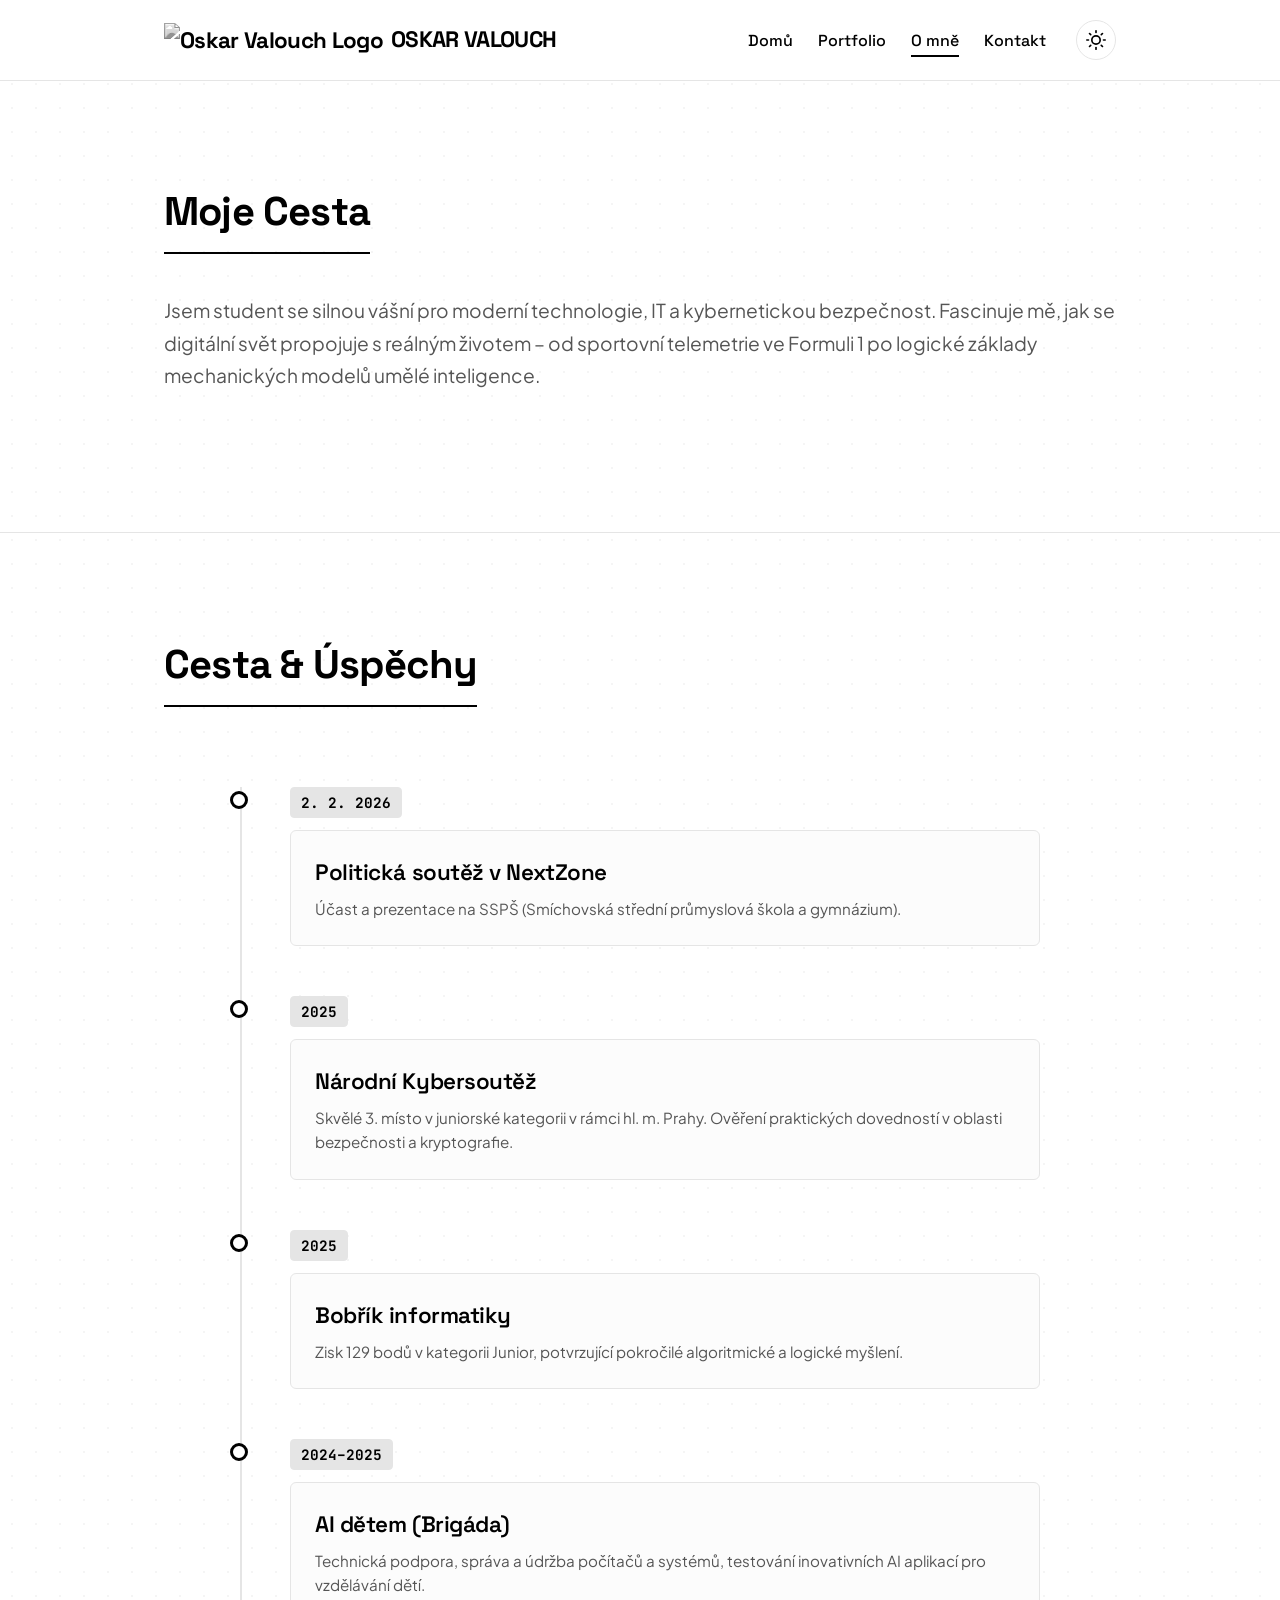
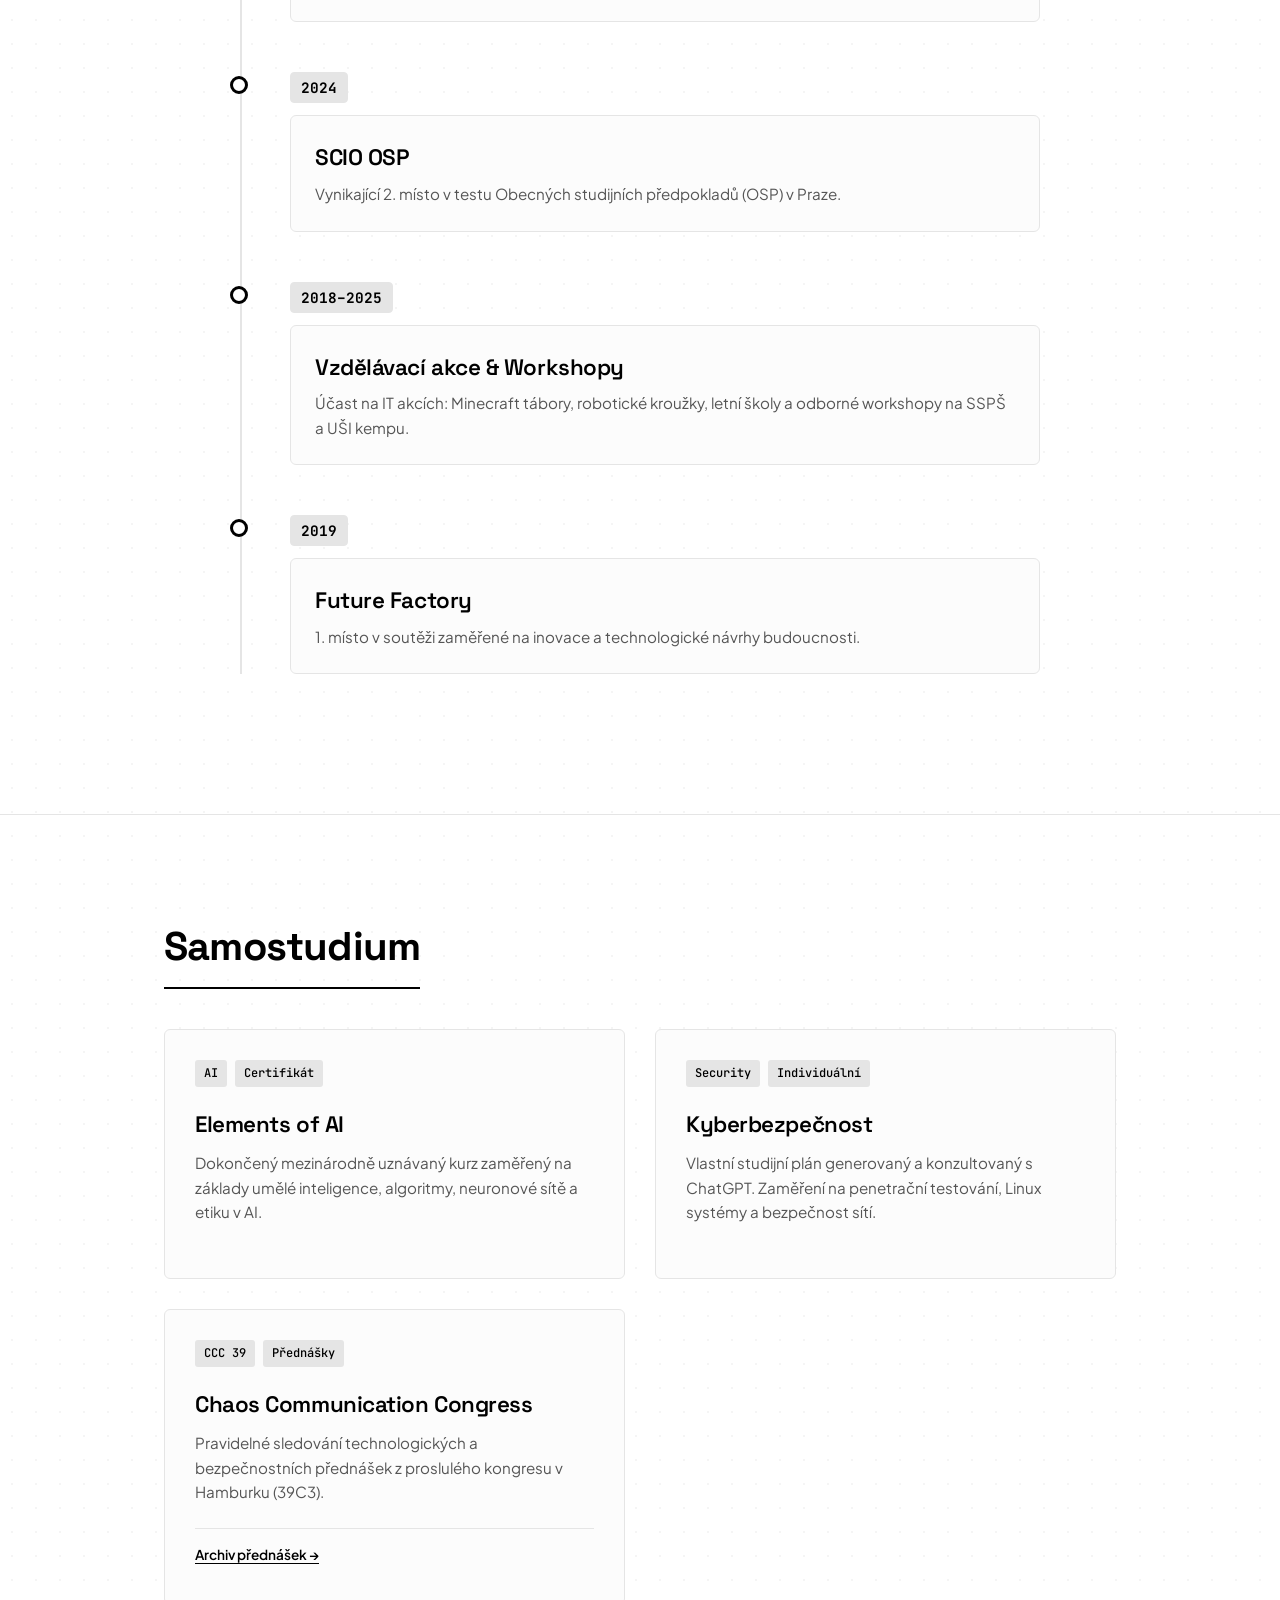
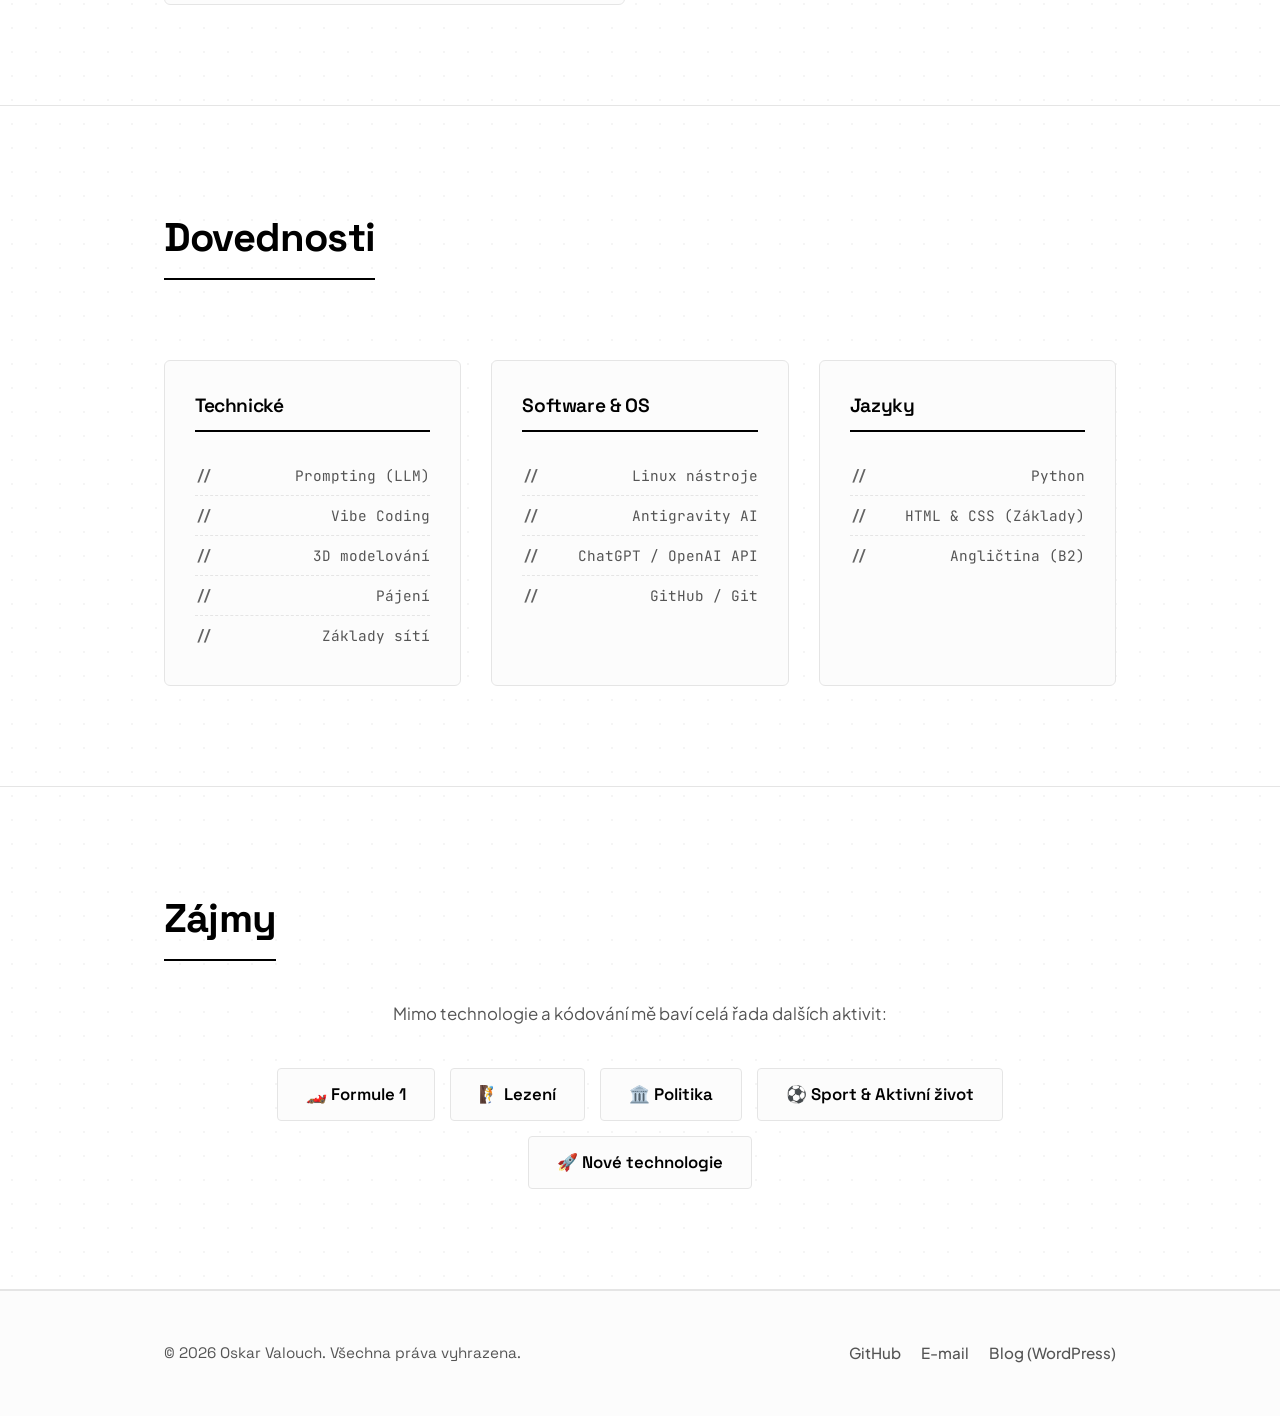
==== about.html @ f3d704e8 "Overhaul website: implement premium black-and-white theme and multi-page layout" ====
<!DOCTYPE html>
<html lang="cs">

<head>
    <meta charset="UTF-8">
    <meta name="viewport" content="width=device-width, initial-scale=1.0">
    <title>O mně | Oskar Valouch</title>
    <meta name="description" content="Kdo jsem, moje dosavadní cesta, úspěchy, dovednosti a samostudium.">
    <link rel="stylesheet" href="style.css">
</head>

<body>
    <header>
        <div class="container">
            <div class="logo-container">
                <a href="index.html">
                    <img src="https://oskarvalouch.cz/wp-content/uploads/2025/10/logo-2.png" alt="Oskar Valouch Logo" class="logo">
                    <span>OSKAR VALOUCH</span>
                </a>
            </div>
            
            <button class="menu-btn" aria-label="Menu" id="mobile-menu-btn">
                <span></span>
                <span></span>
                <span></span>
            </button>

            <nav>
                <ul class="nav-links">
                    <li><a href="index.html">Domů</a></li>
                    <li><a href="portfolio.html">Portfolio</a></li>
                    <li><a href="about.html" class="active">O mně</a></li>
                    <li><a href="contact.html">Kontakt</a></li>
                </ul>
                <div class="nav-actions">
                    <button id="theme-toggle" aria-label="Přepnout tmavý režim">
                        <svg class="sun-icon" xmlns="http://www.w3.org/2000/svg" width="20" height="20" viewBox="0 0 24 24" fill="none" stroke="currentColor" stroke-width="2" stroke-linecap="round" stroke-linejoin="round">
                            <circle cx="12" cy="12" r="5" />
                            <line x1="12" y1="1" x2="12" y2="3" />
                            <line x1="12" y1="21" x2="12" y2="23" />
                            <line x1="4.22" y1="4.22" x2="5.64" y2="5.64" />
                            <line x1="18.36" y1="18.36" x2="19.78" y2="19.78" />
                            <line x1="1" y1="12" x2="3" y2="12" />
                            <line x1="21" y1="12" x2="23" y2="12" />
                            <line x1="4.22" y1="19.78" x2="5.64" y2="18.36" />
                            <line x1="18.36" y1="5.64" x2="19.78" y2="4.22" />
                        </svg>
                        <svg class="moon-icon" xmlns="http://www.w3.org/2000/svg" width="20" height="20" viewBox="0 0 24 24" fill="none" stroke="currentColor" stroke-width="2" stroke-linecap="round" stroke-linejoin="round">
                            <path d="M21 12.79A9 9 0 1 1 11.21 3 7 7 0 0 0 21 12.79z" />
                        </svg>
                    </button>
                </div>
            </nav>
        </div>
    </header>

    <main class="fade-in">
        <!-- Profile / Intro Section -->
        <section>
            <div class="container">
                <h2>Moje Cesta</h2>
                <p class="intro">
                    Jsem student se silnou vášní pro moderní technologie, IT a kybernetickou bezpečnost. Fascinuje mě, jak se digitální svět propojuje s reálným životem – od sportovní telemetrie ve Formuli 1 po logické základy mechanických modelů umělé inteligence.
                </p>
            </div>
        </section>

        <!-- Achievements & Timeline Section -->
        <section>
            <div class="container">
                <h2>Cesta & Úspěchy</h2>
                <div class="timeline">
                    <!-- Item 1 -->
                    <div class="timeline-item">
                        <div class="timeline-marker"></div>
                        <div class="timeline-date">2. 2. 2026</div>
                        <div class="timeline-content">
                            <h3>Politická soutěž v NextZone</h3>
                            <p>Účast a prezentace na SSPŠ (Smíchovská střední průmyslová škola a gymnázium).</p>
                        </div>
                    </div>

                    <!-- Item 2 -->
                    <div class="timeline-item">
                        <div class="timeline-marker"></div>
                        <div class="timeline-date">2025</div>
                        <div class="timeline-content">
                            <h3>Národní Kybersoutěž</h3>
                            <p>Skvělé 3. místo v juniorské kategorii v rámci hl. m. Prahy. Ověření praktických dovedností v oblasti bezpečnosti a kryptografie.</p>
                        </div>
                    </div>

                    <!-- Item 3 -->
                    <div class="timeline-item">
                        <div class="timeline-marker"></div>
                        <div class="timeline-date">2025</div>
                        <div class="timeline-content">
                            <h3>Bobřík informatiky</h3>
                            <p>Zisk 129 bodů v kategorii Junior, potvrzující pokročilé algoritmické a logické myšlení.</p>
                        </div>
                    </div>

                    <!-- Item 4 -->
                    <div class="timeline-item">
                        <div class="timeline-marker"></div>
                        <div class="timeline-date">2024–2025</div>
                        <div class="timeline-content">
                            <h3>AI dětem (Brigáda)</h3>
                            <p>Technická podpora, správa a údržba počítačů a systémů, testování inovativních AI aplikací pro vzdělávání dětí.</p>
                        </div>
                    </div>

                    <!-- Item 5 -->
                    <div class="timeline-item">
                        <div class="timeline-marker"></div>
                        <div class="timeline-date">2024</div>
                        <div class="timeline-content">
                            <h3>SCIO OSP</h3>
                            <p>Vynikající 2. místo v testu Obecných studijních předpokladů (OSP) v Praze.</p>
                        </div>
                    </div>

                    <!-- Item 6 -->
                    <div class="timeline-item">
                        <div class="timeline-marker"></div>
                        <div class="timeline-date">2018–2025</div>
                        <div class="timeline-content">
                            <h3>Vzdělávací akce & Workshopy</h3>
                            <p>Účast na IT akcích: Minecraft tábory, robotické kroužky, letní školy a odborné workshopy na SSPŠ a UŠI kempu.</p>
                        </div>
                    </div>

                    <!-- Item 7 -->
                    <div class="timeline-item">
                        <div class="timeline-marker"></div>
                        <div class="timeline-date">2019</div>
                        <div class="timeline-content">
                            <h3>Future Factory</h3>
                            <p>1. místo v soutěži zaměřené na inovace a technologické návrhy budoucnosti.</p>
                        </div>
                    </div>
                </div>
            </div>
        </section>

        <!-- Samostudium Section -->
        <section>
            <div class="container">
                <h2>Samostudium</h2>
                <div class="grid">
                    <div class="card">
                        <div class="tag-container">
                            <span class="tag">AI</span>
                            <span class="tag">Certifikát</span>
                        </div>
                        <h3>Elements of AI</h3>
                        <p class="desc">Dokončený mezinárodně uznávaný kurz zaměřený na základy umělé inteligence, algoritmy, neuronové sítě a etiku v AI.</p>
                    </div>

                    <div class="card">
                        <div class="tag-container">
                            <span class="tag">Security</span>
                            <span class="tag">Individuální</span>
                        </div>
                        <h3>Kyberbezpečnost</h3>
                        <p class="desc">Vlastní studijní plán generovaný a konzultovaný s ChatGPT. Zaměření na penetrační testování, Linux systémy a bezpečnost sítí.</p>
                    </div>

                    <div class="card">
                        <div class="tag-container">
                            <span class="tag">CCC 39</span>
                            <span class="tag">Přednášky</span>
                        </div>
                        <h3>Chaos Communication Congress</h3>
                        <p class="desc">Pravidelné sledování technologických a bezpečnostních přednášek z proslulého kongresu v Hamburku (39C3).</p>
                        <div class="details">
                            <p><a href="https://media.ccc.de/c/39c3" target="_blank" rel="noopener noreferrer">Archiv přednášek &rarr;</a></p>
                        </div>
                    </div>
                </div>
            </div>
        </section>

        <!-- Skills Section -->
        <section>
            <div class="container">
                <h2>Dovednosti</h2>
                <div class="skills-wrapper">
                    <!-- Tech skills -->
                    <div class="skill-category">
                        <h3>Technické</h3>
                        <ul>
                            <li>Prompting (LLM)</li>
                            <li>Vibe Coding</li>
                            <li>3D modelování</li>
                            <li>Pájení</li>
                            <li>Základy sítí</li>
                        </ul>
                    </div>

                    <!-- Software -->
                    <div class="skill-category">
                        <h3>Software & OS</h3>
                        <ul>
                            <li>Linux nástroje</li>
                            <li>Antigravity AI</li>
                            <li>ChatGPT / OpenAI API</li>
                            <li>GitHub / Git</li>
                        </ul>
                    </div>

                    <!-- Languages -->
                    <div class="skill-category">
                        <h3>Jazyky</h3>
                        <ul>
                            <li>Python</li>
                            <li>HTML & CSS (Základy)</li>
                            <li>Angličtina (B2)</li>
                        </ul>
                    </div>
                </div>
            </div>
        </section>

        <!-- Interests Section -->
        <section>
            <div class="container">
                <h2>Zájmy</h2>
                <p style="text-align: center;">Mimo technologie a kódování mě baví celá řada dalších aktivit:</p>
                <div class="interests-grid">
                    <div class="interest-chip">🏎️ Formule 1</div>
                    <div class="interest-chip">🧗 Lezení</div>
                    <div class="interest-chip">🏛️ Politika</div>
                    <div class="interest-chip">⚽ Sport & Aktivní život</div>
                    <div class="interest-chip">🚀 Nové technologie</div>
                </div>
            </div>
        </section>
    </main>

    <footer>
        <div class="container">
            <p>&copy; 2026 Oskar Valouch. Všechna práva vyhrazena.</p>
            <div class="footer-socials">
                <a href="https://github.com/wargamere" target="_blank" rel="noopener noreferrer">GitHub</a>
                <a href="mailto:oskarvalouch@gmail.com">E-mail</a>
                <a href="https://oskarvalouch.cz/" target="_blank" rel="noopener noreferrer">Blog (WordPress)</a>
            </div>
        </div>
    </footer>

    <script src="script.js"></script>
</body>

</html>
---- style.css ----
@import url('https://fonts.googleapis.com/css2?family=JetBrains+Mono:wght@400;500;700&family=Plus+Jakarta+Sans:wght@300;400;500;600;700&family=Space+Grotesk:wght@400;500;600;700&display=swap');

:root {
    /* Light Mode (Pure B&W) */
    --bg-color: #ffffff;
    --text-primary: #000000;
    --text-secondary: #555555;
    --border-color: #000000;
    --border-subtle: #e5e5e5;
    --card-bg: #fcfcfc;
    --card-hover-bg: #000000;
    --card-hover-text: #ffffff;
    --dot-color: rgba(0, 0, 0, 0.04);
    --header-bg: rgba(255, 255, 255, 0.8);
    --btn-primary-bg: #000000;
    --btn-primary-text: #ffffff;
    --btn-secondary-bg: transparent;
    --btn-secondary-text: #000000;
    
    --font-main: 'Plus Jakarta Sans', sans-serif;
    --font-heading: 'Space Grotesk', sans-serif;
    --font-mono: 'JetBrains Mono', monospace;
    
    --transition-speed: 0.3s;
    --transition-elastic: cubic-bezier(0.16, 1, 0.3, 1);
}

[data-theme="dark"] {
    /* Dark Mode (Pure B&W) */
    --bg-color: #000000;
    --text-primary: #ffffff;
    --text-secondary: #a3a3a3;
    --border-color: #ffffff;
    --border-subtle: #262626;
    --card-bg: #0a0a0a;
    --card-hover-bg: #ffffff;
    --card-hover-text: #000000;
    --dot-color: rgba(255, 255, 255, 0.04);
    --header-bg: rgba(0, 0, 0, 0.8);
    --btn-primary-bg: #ffffff;
    --btn-primary-text: #000000;
    --btn-secondary-bg: transparent;
    --btn-secondary-text: #ffffff;
}

* {
    box-sizing: border-box;
    margin: 0;
    padding: 0;
}

/* Base Styles */
html {
    scroll-behavior: smooth;
    overflow-x: hidden;
}

body {
    background-color: var(--bg-color);
    color: var(--text-primary);
    font-family: var(--font-main);
    line-height: 1.6;
    background-image: radial-gradient(var(--dot-color) 1.5px, transparent 1.5px);
    background-size: 24px 24px;
    transition: background-color var(--transition-speed) ease, color var(--transition-speed) ease;
    overflow-x: hidden;
}

/* Page Transitions */
.fade-in {
    opacity: 0;
    animation: fadeIn var(--transition-speed) forwards var(--transition-elastic);
}

@keyframes fadeIn {
    to {
        opacity: 1;
        transform: translateY(0);
    }
}

/* Typography */
h1, h2, h3, h4 {
    font-family: var(--font-heading);
    font-weight: 700;
    color: var(--text-primary);
    letter-spacing: -0.02em;
}

h1 {
    font-size: clamp(2.5rem, 6vw, 4.5rem);
    line-height: 1.1;
    margin-bottom: 1rem;
}

h2 {
    font-size: clamp(1.8rem, 4vw, 2.5rem);
    border-bottom: 2px solid var(--text-primary);
    display: inline-block;
    padding-bottom: 0.5rem;
    margin-bottom: 2.5rem;
    position: relative;
}

h3 {
    font-size: 1.4rem;
    font-weight: 600;
    margin-bottom: 0.75rem;
}

p {
    font-size: 1.05rem;
    color: var(--text-secondary);
    margin-bottom: 1.5rem;
}

a {
    color: var(--text-primary);
    text-decoration: none;
    font-weight: 500;
    transition: color var(--transition-speed) var(--transition-elastic), opacity var(--transition-speed);
}

a:hover {
    opacity: 0.7;
}

.container {
    max-width: 1000px;
    margin: 0 auto;
    padding: 0 24px;
}

/* Header & Navigation */
header {
    position: fixed;
    top: 0;
    left: 0;
    width: 100%;
    background-color: var(--header-bg);
    backdrop-filter: blur(12px);
    -webkit-backdrop-filter: blur(12px);
    border-bottom: 1px solid var(--border-subtle);
    z-index: 1000;
    transition: background-color var(--transition-speed) ease, border-color var(--transition-speed) ease;
}

header .container {
    display: flex;
    justify-content: space-between;
    align-items: center;
    height: 80px;
}

.logo-container {
    display: flex;
    align-items: center;
    gap: 12px;
}

.logo-container a {
    font-family: var(--font-heading);
    font-weight: 700;
    font-size: 1.4rem;
    letter-spacing: -0.03em;
    display: flex;
    align-items: center;
    gap: 8px;
}

.logo {
    height: 35px;
    width: auto;
    filter: grayscale(1);
    transition: filter var(--transition-speed);
}

[data-theme="dark"] .logo {
    filter: grayscale(1) invert(1);
}

nav {
    display: flex;
    align-items: center;
    gap: 30px;
}

.nav-links {
    display: flex;
    list-style: none;
    gap: 25px;
}

.nav-links a {
    font-family: var(--font-heading);
    font-weight: 500;
    font-size: 1rem;
    position: relative;
    padding: 6px 0;
}

.nav-links a::after {
    content: '';
    position: absolute;
    bottom: 0;
    left: 0;
    width: 100%;
    height: 2px;
    background-color: var(--text-primary);
    transform: scaleX(0);
    transform-origin: right;
    transition: transform var(--transition-speed) var(--transition-elastic);
}

.nav-links a:hover::after,
.nav-links a.active::after {
    transform: scaleX(1);
    transform-origin: left;
}

.nav-actions {
    display: flex;
    align-items: center;
    gap: 15px;
}

#theme-toggle {
    background: none;
    border: 1px solid var(--border-subtle);
    cursor: pointer;
    color: var(--text-primary);
    width: 40px;
    height: 40px;
    border-radius: 50%;
    display: flex;
    justify-content: center;
    align-items: center;
    transition: border-color var(--transition-speed), background-color var(--transition-speed);
}

#theme-toggle:hover {
    border-color: var(--text-primary);
    background-color: var(--border-subtle);
}

.sun-icon {
    display: block;
}

.moon-icon {
    display: none;
}

[data-theme="dark"] .sun-icon {
    display: none;
}

[data-theme="dark"] .moon-icon {
    display: block;
}

/* Hamburger Menu (Mobile) */
.menu-btn {
    display: none;
    background: none;
    border: none;
    cursor: pointer;
    width: 30px;
    height: 20px;
    position: relative;
    z-index: 1100;
}

.menu-btn span {
    display: block;
    width: 100%;
    height: 2px;
    background-color: var(--text-primary);
    position: absolute;
    transition: transform var(--transition-speed), top var(--transition-speed), opacity var(--transition-speed);
}

.menu-btn span:nth-child(1) { top: 0; }
.menu-btn span:nth-child(2) { top: 9px; }
.menu-btn span:nth-child(3) { top: 18px; }

.menu-btn.open span:nth-child(1) {
    transform: rotate(45deg);
    top: 9px;
}

.menu-btn.open span:nth-child(2) {
    opacity: 0;
}

.menu-btn.open span:nth-child(3) {
    transform: rotate(-45deg);
    top: 9px;
}

/* Hero Section */
main {
    margin-top: 80px;
}

#hero {
    min-height: calc(85vh - 80px);
    display: flex;
    align-items: center;
    position: relative;
    padding: 60px 0;
    overflow: hidden;
}

#hero-canvas {
    position: absolute;
    top: 0;
    left: 0;
    width: 100%;
    height: 100%;
    z-index: 0;
    pointer-events: none;
    opacity: 0.8;
}

#hero .container {
    position: relative;
    z-index: 1;
}

#hero .hero-wrapper {
    max-width: 700px;
}

.subtitle {
    font-family: var(--font-mono);
    color: var(--text-primary);
    background-color: var(--border-subtle);
    border: 1px solid var(--border-color);
    padding: 6px 14px;
    font-size: 0.9rem;
    font-weight: 500;
    display: inline-block;
    border-radius: 4px;
    margin-bottom: 2rem;
    letter-spacing: 0.05em;
}

.intro {
    font-size: 1.2rem;
    color: var(--text-secondary);
    line-height: 1.7;
    margin-bottom: 2.5rem;
}

.cta-buttons {
    display: flex;
    gap: 15px;
    flex-wrap: wrap;
}

.btn {
    font-family: var(--font-heading);
    font-weight: 600;
    font-size: 1rem;
    padding: 14px 28px;
    border-radius: 4px;
    cursor: pointer;
    display: inline-flex;
    align-items: center;
    gap: 10px;
    transition: background-color var(--transition-speed) var(--transition-elastic),
                color var(--transition-speed) var(--transition-elastic),
                border-color var(--transition-speed) var(--transition-elastic),
                transform var(--transition-speed) var(--transition-elastic);
}

.btn.primary {
    background-color: var(--btn-primary-bg);
    color: var(--btn-primary-text);
    border: 2px solid var(--border-color);
}

.btn.primary:hover {
    background-color: transparent;
    color: var(--text-primary);
    transform: translateY(-3px);
}

.btn.secondary {
    background-color: var(--btn-secondary-bg);
    color: var(--btn-secondary-text);
    border: 2px solid var(--border-color);
}

.btn.secondary:hover {
    background-color: var(--border-color);
    color: var(--bg-color);
    transform: translateY(-3px);
}

/* Sections */
section {
    padding: 100px 0;
    border-bottom: 1px solid var(--border-subtle);
    position: relative;
}

/* Project Filtering Component */
.filter-container {
    display: flex;
    gap: 12px;
    margin-bottom: 3rem;
    flex-wrap: wrap;
}

.filter-btn {
    font-family: var(--font-heading);
    background: transparent;
    border: 1px solid var(--border-subtle);
    color: var(--text-secondary);
    padding: 8px 18px;
    font-size: 0.95rem;
    font-weight: 500;
    border-radius: 4px;
    cursor: pointer;
    transition: all var(--transition-speed) var(--transition-elastic);
}

.filter-btn:hover,
.filter-btn.active {
    border-color: var(--border-color);
    color: var(--text-primary);
    background-color: var(--border-subtle);
}

.filter-btn.active {
    background-color: var(--text-primary);
    color: var(--bg-color);
}

/* Projects Grid */
.grid {
    display: grid;
    grid-template-columns: repeat(auto-fill, minmax(300px, 1fr));
    gap: 30px;
}

.card {
    background-color: var(--card-bg);
    border: 1px solid var(--border-subtle);
    padding: 30px;
    border-radius: 6px;
    display: flex;
    flex-direction: column;
    height: 100%;
    position: relative;
    overflow: hidden;
    transition: background-color var(--transition-speed) var(--transition-elastic),
                border-color var(--transition-speed) var(--transition-elastic),
                transform var(--transition-speed) var(--transition-elastic);
}

.card::before {
    content: '';
    position: absolute;
    top: 0;
    left: 0;
    width: 4px;
    height: 100%;
    background-color: var(--text-primary);
    transform: scaleY(0);
    transform-origin: bottom;
    transition: transform var(--transition-speed) var(--transition-elastic);
}

.card:hover {
    transform: translateY(-6px);
    border-color: var(--border-color);
}

.card:hover::before {
    transform: scaleY(1);
    transform-origin: top;
}

.card h3 {
    margin-bottom: 0.5rem;
}

.card .desc {
    font-size: 0.95rem;
    color: var(--text-secondary);
    margin-bottom: 1.5rem;
    flex-grow: 1;
}

.card .details {
    font-size: 0.9rem;
    border-top: 1px solid var(--border-subtle);
    padding-top: 15px;
    margin-top: auto;
}

.card .details p {
    margin-bottom: 8px;
    font-size: 0.85rem;
}

.card .details p strong {
    font-family: var(--font-heading);
    color: var(--text-primary);
}

.card .details a {
    border-bottom: 1px solid var(--border-color);
    font-weight: 600;
}

.card .details a:hover {
    opacity: 0.6;
}

.card .conclusion {
    font-size: 0.85rem;
    margin-top: 15px;
    padding-top: 10px;
    border-top: 1px dashed var(--border-subtle);
    color: var(--text-secondary);
}

.card .conclusion strong {
    color: var(--text-primary);
}

/* Badges for tags */
.tag-container {
    display: flex;
    flex-wrap: wrap;
    gap: 8px;
    margin-bottom: 1.25rem;
}

.tag {
    font-family: var(--font-mono);
    font-size: 0.75rem;
    font-weight: 500;
    padding: 3px 8px;
    border-radius: 3px;
    background-color: var(--border-subtle);
    color: var(--text-primary);
    border: 1px solid transparent;
    transition: all var(--transition-speed);
}

.card:hover .tag {
    background-color: transparent;
    border-color: var(--border-color);
}

/* Timeline Components */
.timeline {
    position: relative;
    max-width: 800px;
    margin: 40px auto;
    padding-left: 30px;
}

.timeline::before {
    content: '';
    position: absolute;
    top: 0;
    left: 0;
    width: 2px;
    height: 100%;
    background-color: var(--border-subtle);
}

.timeline-item {
    position: relative;
    margin-bottom: 50px;
    padding-left: 20px;
}

.timeline-item:last-child {
    margin-bottom: 0;
}

.timeline-marker {
    position: absolute;
    left: -40px;
    top: 4px;
    width: 18px;
    height: 18px;
    border-radius: 50%;
    background-color: var(--bg-color);
    border: 3px solid var(--text-primary);
    z-index: 2;
    transition: background-color var(--transition-speed), transform var(--transition-speed);
}

.timeline-item:hover .timeline-marker {
    background-color: var(--text-primary);
    transform: scale(1.2);
}

.timeline-date {
    font-family: var(--font-mono);
    font-size: 0.9rem;
    font-weight: 700;
    color: var(--text-primary);
    background-color: var(--border-subtle);
    padding: 3px 10px;
    border-radius: 4px;
    display: inline-block;
    margin-bottom: 12px;
    border: 1px solid var(--border-subtle);
}

.timeline-content {
    background-color: var(--card-bg);
    border: 1px solid var(--border-subtle);
    padding: 24px;
    border-radius: 6px;
    transition: transform var(--transition-speed) var(--transition-elastic),
                border-color var(--transition-speed);
}

.timeline-item:hover .timeline-content {
    transform: translateX(5px);
    border-color: var(--border-color);
}

.timeline-content h3 {
    margin-bottom: 6px;
}

.timeline-content p {
    margin-bottom: 0;
    font-size: 0.95rem;
}

/* Skills Layout */
.skills-wrapper {
    display: grid;
    grid-template-columns: repeat(auto-fit, minmax(220px, 1fr));
    gap: 30px;
    margin-top: 40px;
}

.skill-category {
    background-color: var(--card-bg);
    border: 1px solid var(--border-subtle);
    padding: 30px;
    border-radius: 6px;
    transition: border-color var(--transition-speed);
}

.skill-category:hover {
    border-color: var(--border-color);
}

.skill-category h3 {
    border-bottom: 2px solid var(--text-primary);
    padding-bottom: 8px;
    margin-bottom: 1.5rem;
    font-size: 1.2rem;
}

.skill-category ul {
    list-style: none;
}

.skill-category li {
    font-family: var(--font-mono);
    font-size: 0.9rem;
    padding: 8px 0;
    border-bottom: 1px dashed var(--border-subtle);
    color: var(--text-secondary);
    display: flex;
    justify-content: space-between;
    align-items: center;
}

.skill-category li:last-child {
    border-bottom: none;
}

.skill-category li::before {
    content: '// ';
    color: var(--text-primary);
    opacity: 0.6;
    font-weight: bold;
}

/* Interactive Chips */
.interests-grid {
    display: flex;
    flex-wrap: wrap;
    gap: 15px;
    justify-content: center;
    margin-top: 40px;
}

.interest-chip {
    background-color: var(--card-bg);
    border: 1px solid var(--border-subtle);
    padding: 12px 28px;
    border-radius: 4px;
    font-family: var(--font-heading);
    font-size: 1.05rem;
    font-weight: 600;
    cursor: default;
    transition: transform var(--transition-speed) var(--transition-elastic),
                background-color var(--transition-speed),
                color var(--transition-speed),
                border-color var(--transition-speed);
}

.interest-chip:hover {
    transform: translateY(-4px);
    border-color: var(--border-color);
    background-color: var(--text-primary);
    color: var(--bg-color);
}

/* Contact Page Form */
.contact-layout {
    display: grid;
    grid-template-columns: 1.2fr 1fr;
    gap: 60px;
    align-items: start;
    margin-top: 40px;
}

.contact-info h3 {
    margin-bottom: 1rem;
    font-size: 1.5rem;
}

.contact-info p {
    font-size: 1.1rem;
    margin-bottom: 2rem;
}

.contact-methods {
    display: flex;
    flex-direction: column;
    gap: 15px;
}

.contact-method-card {
    display: flex;
    align-items: center;
    gap: 20px;
    padding: 20px;
    border: 1px solid var(--border-subtle);
    border-radius: 6px;
    background-color: var(--card-bg);
    transition: border-color var(--transition-speed);
}

.contact-method-card:hover {
    border-color: var(--border-color);
}

.contact-icon {
    font-size: 2rem;
}

.contact-method-details h4 {
    font-size: 0.9rem;
    color: var(--text-secondary);
    text-transform: uppercase;
    letter-spacing: 0.05em;
    margin-bottom: 4px;
}

.contact-method-details a {
    font-family: var(--font-heading);
    font-size: 1.2rem;
    font-weight: 600;
}

/* Custom B&W Form */
.contact-form-container {
    background-color: var(--card-bg);
    border: 1px solid var(--border-color);
    padding: 40px;
    border-radius: 6px;
    box-shadow: 8px 8px 0px var(--text-primary);
    transition: transform var(--transition-speed) var(--transition-elastic),
                box-shadow var(--transition-speed) var(--transition-elastic);
}

.contact-form-container:focus-within {
    transform: translate(-2px, -2px);
    box-shadow: 10px 10px 0px var(--text-primary);
}

.form-group {
    margin-bottom: 25px;
    position: relative;
}

.form-group label {
    font-family: var(--font-heading);
    font-weight: 600;
    font-size: 0.95rem;
    color: var(--text-primary);
    display: block;
    margin-bottom: 8px;
    text-transform: uppercase;
    letter-spacing: 0.05em;
}

.form-control {
    width: 100%;
    font-family: var(--font-main);
    font-size: 1rem;
    padding: 12px 16px;
    background-color: var(--bg-color);
    border: 1px solid var(--border-color);
    color: var(--text-primary);
    border-radius: 4px;
    outline: none;
    transition: border-color var(--transition-speed), background-color var(--transition-speed);
}

.form-control:focus {
    border-width: 2px;
}

textarea.form-control {
    resize: vertical;
    min-height: 120px;
}

/* Form validation states styling */
.form-group.valid .form-control {
    border-color: #000000;
}

[data-theme="dark"] .form-group.valid .form-control {
    border-color: #ffffff;
}

.submit-btn {
    width: 100%;
    justify-content: center;
    border: 2px solid var(--border-color);
    margin-top: 10px;
}

.form-status {
    margin-top: 20px;
    padding: 12px;
    border-radius: 4px;
    font-family: var(--font-heading);
    font-weight: 600;
    text-align: center;
    display: none;
    animation: fadeIn var(--transition-speed) forwards;
}

.form-status.success {
    display: block;
    background-color: var(--text-primary);
    color: var(--bg-color);
    border: 1px solid var(--border-color);
}

.form-status.error {
    display: block;
    background-color: transparent;
    color: var(--text-primary);
    border: 2px dashed var(--border-color);
}

/* Footer styling */
footer {
    border-top: 1px solid var(--border-subtle);
    padding: 50px 0;
    background-color: var(--card-bg);
    transition: background-color var(--transition-speed) ease;
}

footer .container {
    display: flex;
    justify-content: space-between;
    align-items: center;
    flex-wrap: wrap;
    gap: 20px;
}

footer p {
    font-family: var(--font-heading);
    font-size: 0.95rem;
    color: var(--text-secondary);
    margin-bottom: 0;
}

.footer-socials {
    display: flex;
    gap: 20px;
}

.footer-socials a {
    font-size: 0.95rem;
    color: var(--text-secondary);
    border-bottom: 1px solid transparent;
}

.footer-socials a:hover {
    color: var(--text-primary);
    border-bottom-color: var(--text-primary);
}

/* Responsive Layouts */
@media (max-width: 900px) {
    header .container {
        height: 70px;
    }
    
    main {
        margin-top: 70px;
    }
    
    .menu-btn {
        display: block;
    }
    
    nav {
        position: fixed;
        top: 70px;
        left: 0;
        width: 100%;
        height: calc(100vh - 70px);
        background-color: var(--bg-color);
        flex-direction: column;
        justify-content: center;
        gap: 40px;
        padding: 40px;
        z-index: 1050;
        transform: translateX(100%);
        transition: transform 0.4s var(--transition-elastic), background-color var(--transition-speed) ease;
        border-top: 1px solid var(--border-subtle);
    }
    
    nav.open {
        transform: translateX(0);
    }
    
    .nav-links {
        flex-direction: column;
        align-items: center;
        gap: 30px;
    }
    
    .nav-links a {
        font-size: 1.5rem;
    }
    
    .nav-actions {
        flex-direction: column;
        gap: 20px;
    }
    
    .contact-layout {
        grid-template-columns: 1fr;
        gap: 40px;
    }
}

@media (max-width: 600px) {
    section {
        padding: 60px 0;
    }
    
    #hero {
        padding: 40px 0;
    }
    
    .cta-buttons {
        flex-direction: column;
        width: 100%;
    }
    
    .btn {
        width: 100%;
        justify-content: center;
    }
    
    .contact-form-container {
        padding: 25px;
        box-shadow: 4px 4px 0px var(--text-primary);
    }
    
    footer .container {
        flex-direction: column;
        text-align: center;
    }
}
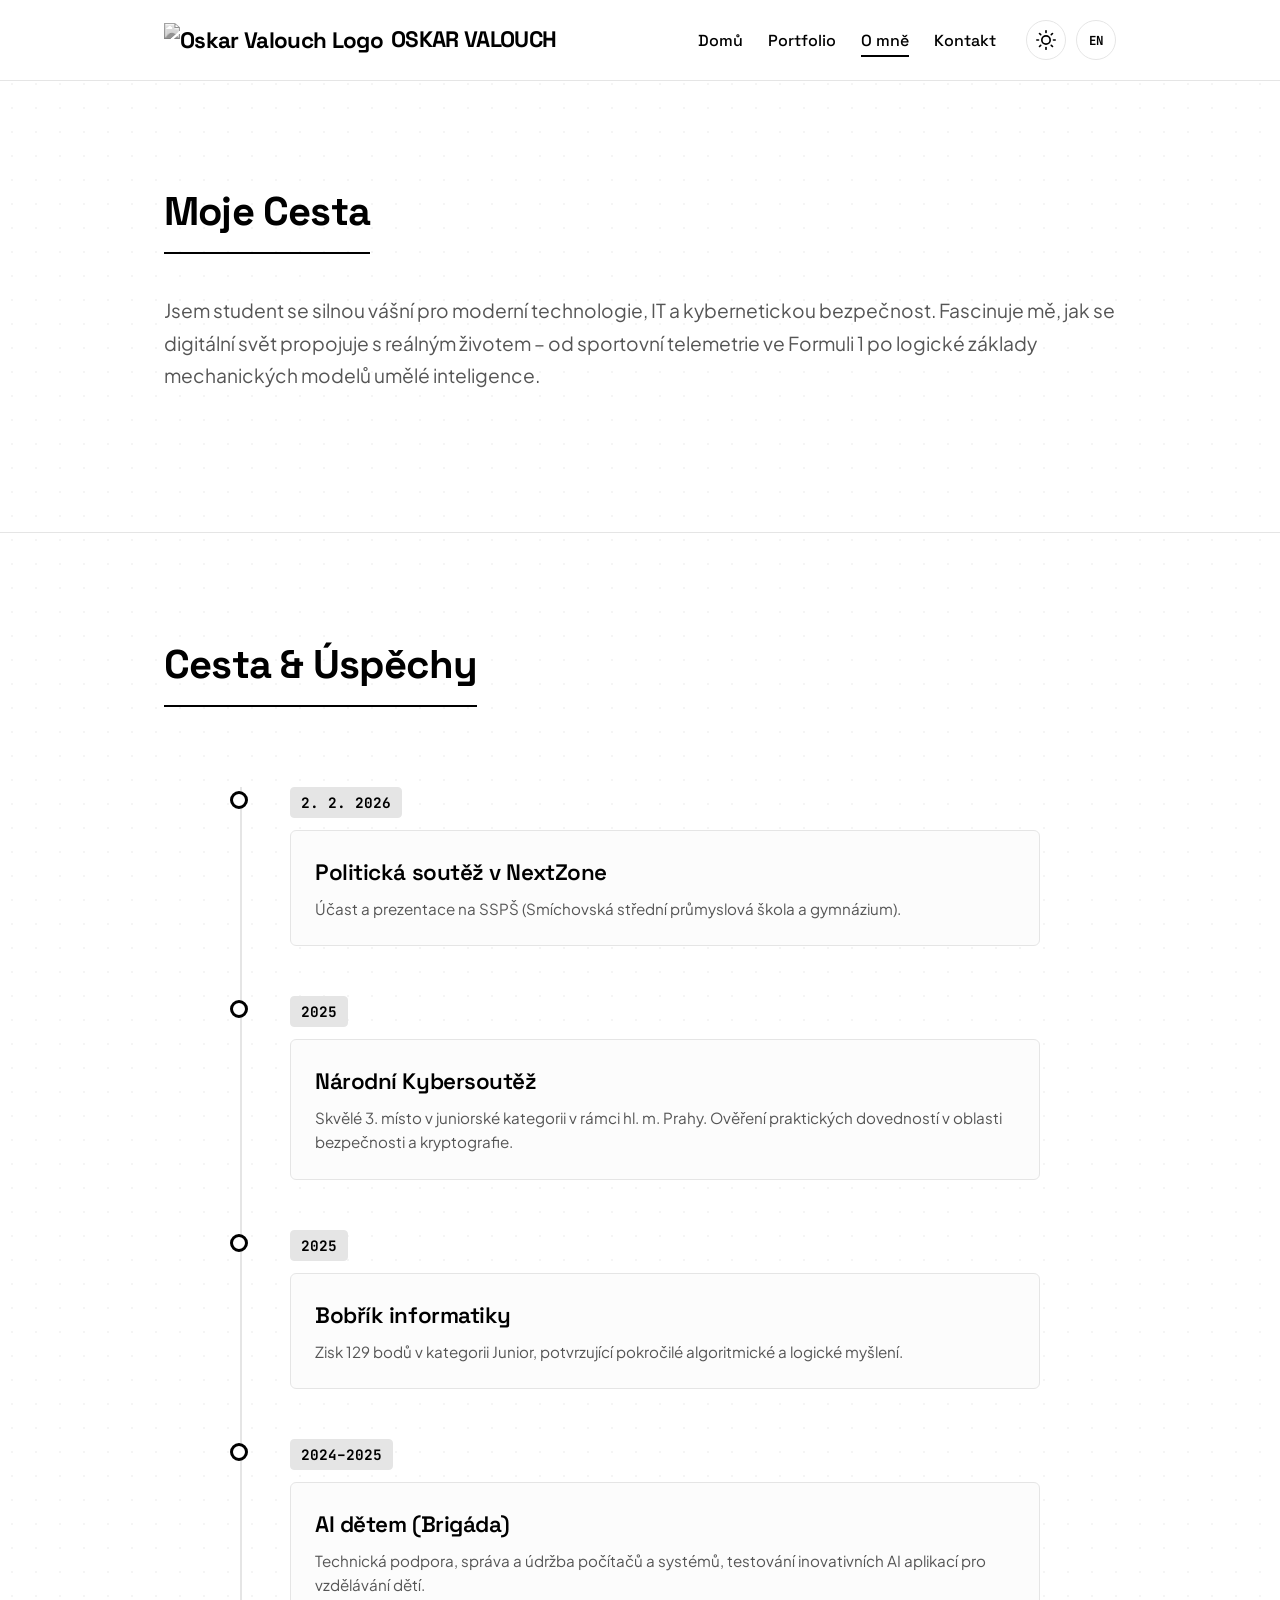
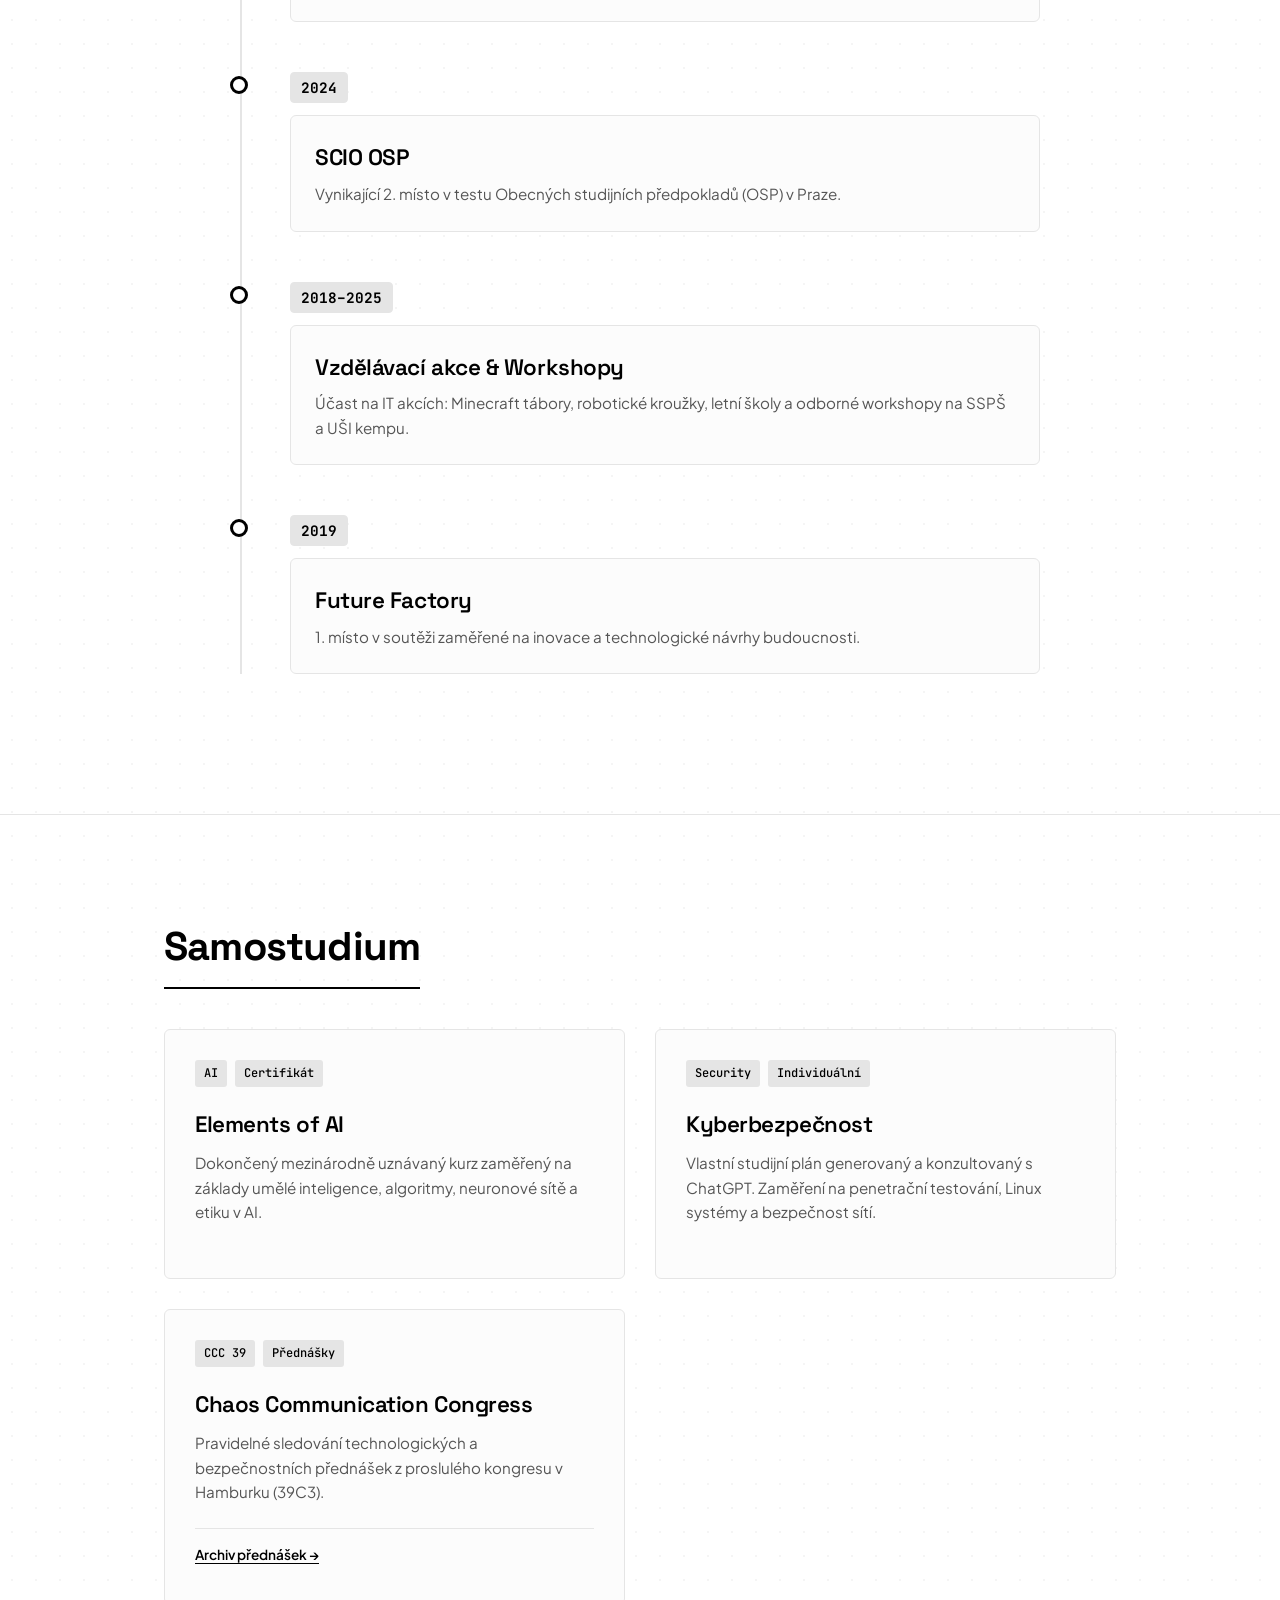
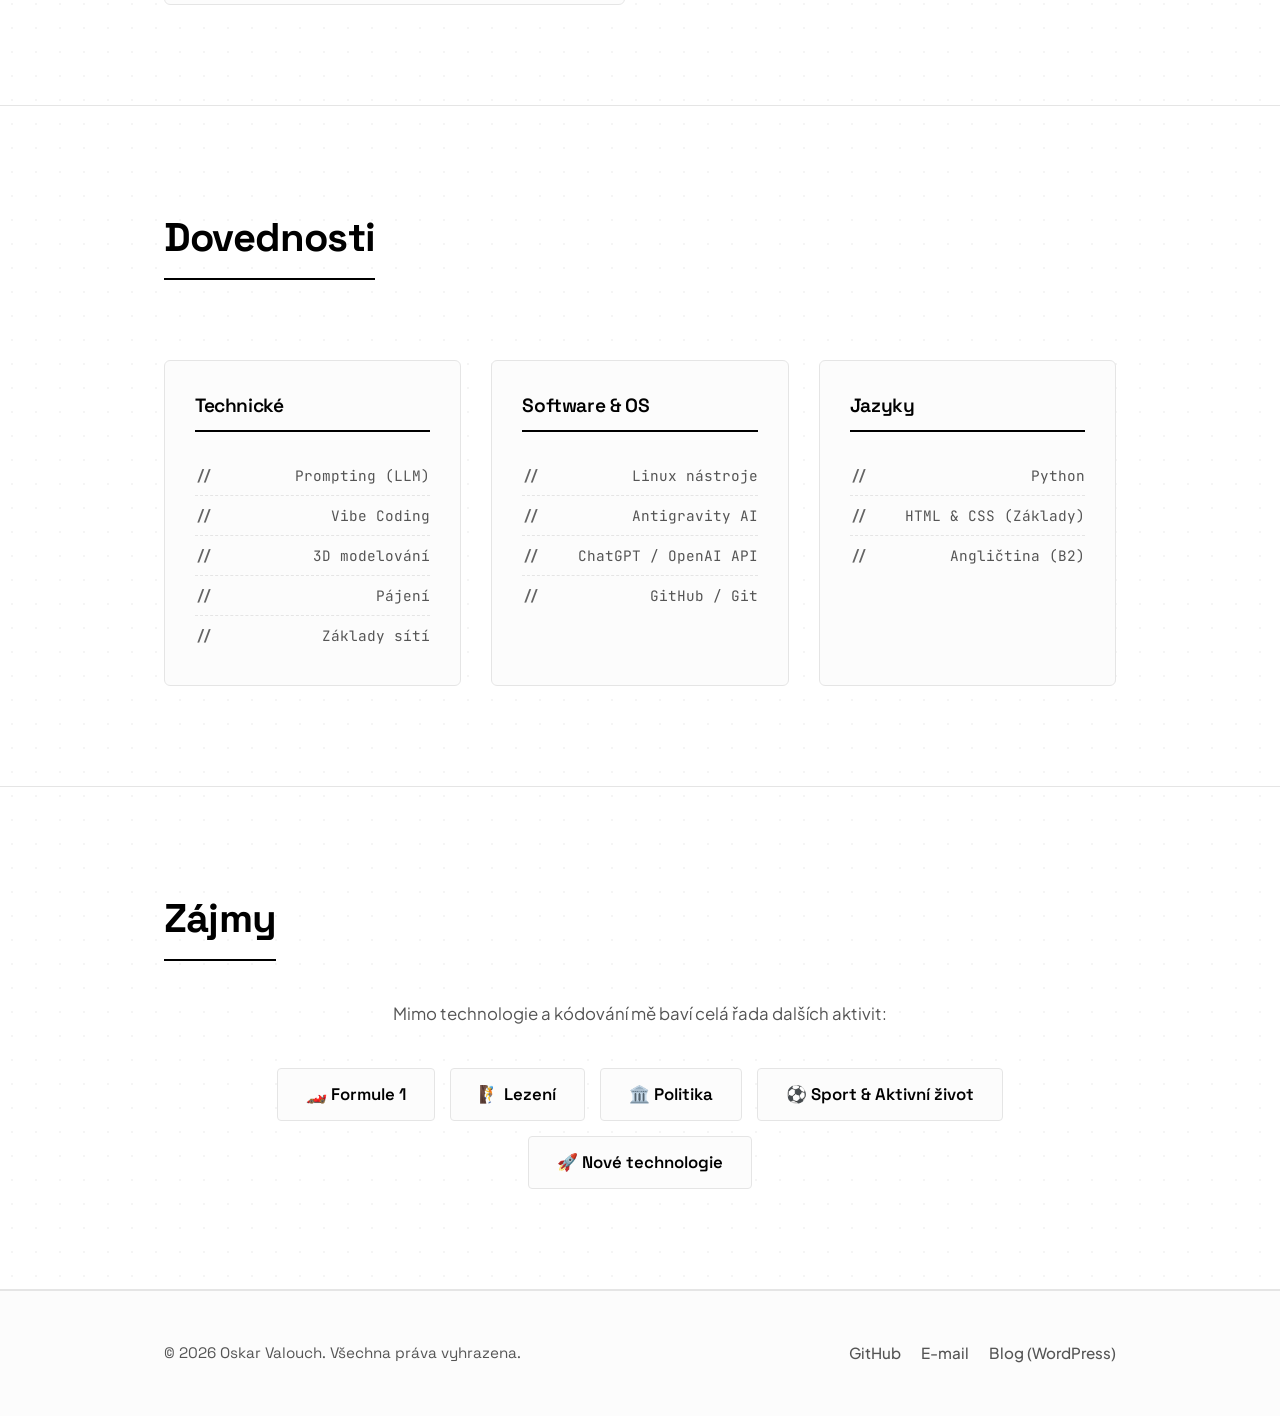
==== commit 313baecd: "Add data-key attributes and lang-toggle button" ====
--- a/about.html
+++ b/about.html
@@ -18,7 +18,7 @@
                     <span>OSKAR VALOUCH</span>
                 </a>
             </div>
-            
+
             <button class="menu-btn" aria-label="Menu" id="mobile-menu-btn">
                 <span></span>
                 <span></span>
@@ -27,10 +27,10 @@
 
             <nav>
                 <ul class="nav-links">
-                    <li><a href="index.html">Domů</a></li>
+                    <li><a href="index.html" data-key="nav-home">Domů</a></li>
                     <li><a href="portfolio.html">Portfolio</a></li>
-                    <li><a href="about.html" class="active">O mně</a></li>
-                    <li><a href="contact.html">Kontakt</a></li>
+                    <li><a href="about.html" class="active" data-key="nav-about">O mně</a></li>
+                    <li><a href="contact.html" data-key="nav-contact">Kontakt</a></li>
                 </ul>
                 <div class="nav-actions">
                     <button id="theme-toggle" aria-label="Přepnout tmavý režim">
@@ -49,104 +49,95 @@
                             <path d="M21 12.79A9 9 0 1 1 11.21 3 7 7 0 0 0 21 12.79z" />
                         </svg>
                     </button>
+                    <button id="lang-toggle" aria-label="Switch language">EN</button>
                 </div>
             </nav>
         </div>
     </header>
 
     <main class="fade-in">
-        <!-- Profile / Intro Section -->
-        <section>
-            <div class="container">
-                <h2>Moje Cesta</h2>
-                <p class="intro">
+        <section>
+            <div class="container">
+                <h2 data-key="about-journey-heading">Moje Cesta</h2>
+                <p class="intro" data-key="about-journey-intro">
                     Jsem student se silnou vášní pro moderní technologie, IT a kybernetickou bezpečnost. Fascinuje mě, jak se digitální svět propojuje s reálným životem – od sportovní telemetrie ve Formuli 1 po logické základy mechanických modelů umělé inteligence.
                 </p>
             </div>
         </section>
 
-        <!-- Achievements & Timeline Section -->
-        <section>
-            <div class="container">
-                <h2>Cesta & Úspěchy</h2>
+        <section>
+            <div class="container">
+                <h2 data-key="about-achievements-heading">Cesta & Úspěchy</h2>
                 <div class="timeline">
-                    <!-- Item 1 -->
                     <div class="timeline-item">
                         <div class="timeline-marker"></div>
                         <div class="timeline-date">2. 2. 2026</div>
                         <div class="timeline-content">
-                            <h3>Politická soutěž v NextZone</h3>
-                            <p>Účast a prezentace na SSPŠ (Smíchovská střední průmyslová škola a gymnázium).</p>
-                        </div>
-                    </div>
-
-                    <!-- Item 2 -->
+                            <h3 data-key="timeline1-title">Politická soutěž v NextZone</h3>
+                            <p data-key="timeline1-desc">Účast a prezentace na SSPŠ (Smíchovská střední průmyslová škola a gymnázium).</p>
+                        </div>
+                    </div>
+
                     <div class="timeline-item">
                         <div class="timeline-marker"></div>
                         <div class="timeline-date">2025</div>
                         <div class="timeline-content">
-                            <h3>Národní Kybersoutěž</h3>
-                            <p>Skvělé 3. místo v juniorské kategorii v rámci hl. m. Prahy. Ověření praktických dovedností v oblasti bezpečnosti a kryptografie.</p>
-                        </div>
-                    </div>
-
-                    <!-- Item 3 -->
+                            <h3 data-key="timeline2-title">Národní Kybersoutěž</h3>
+                            <p data-key="timeline2-desc">Skvělé 3. místo v juniorské kategorii v rámci hl. m. Prahy. Ověření praktických dovedností v oblasti bezpečnosti a kryptografie.</p>
+                        </div>
+                    </div>
+
                     <div class="timeline-item">
                         <div class="timeline-marker"></div>
                         <div class="timeline-date">2025</div>
                         <div class="timeline-content">
-                            <h3>Bobřík informatiky</h3>
-                            <p>Zisk 129 bodů v kategorii Junior, potvrzující pokročilé algoritmické a logické myšlení.</p>
-                        </div>
-                    </div>
-
-                    <!-- Item 4 -->
+                            <h3 data-key="timeline3-title">Bobřík informatiky</h3>
+                            <p data-key="timeline3-desc">Zisk 129 bodů v kategorii Junior, potvrzující pokročilé algoritmické a logické myšlení.</p>
+                        </div>
+                    </div>
+
                     <div class="timeline-item">
                         <div class="timeline-marker"></div>
                         <div class="timeline-date">2024–2025</div>
                         <div class="timeline-content">
-                            <h3>AI dětem (Brigáda)</h3>
-                            <p>Technická podpora, správa a údržba počítačů a systémů, testování inovativních AI aplikací pro vzdělávání dětí.</p>
-                        </div>
-                    </div>
-
-                    <!-- Item 5 -->
+                            <h3 data-key="timeline4-title">AI dětem (Brigáda)</h3>
+                            <p data-key="timeline4-desc">Technická podpora, správa a údržba počítačů a systémů, testování inovativních AI aplikací pro vzdělávání dětí.</p>
+                        </div>
+                    </div>
+
                     <div class="timeline-item">
                         <div class="timeline-marker"></div>
                         <div class="timeline-date">2024</div>
                         <div class="timeline-content">
-                            <h3>SCIO OSP</h3>
-                            <p>Vynikající 2. místo v testu Obecných studijních předpokladů (OSP) v Praze.</p>
-                        </div>
-                    </div>
-
-                    <!-- Item 6 -->
+                            <h3 data-key="timeline5-title">SCIO OSP</h3>
+                            <p data-key="timeline5-desc">Vynikající 2. místo v testu Obecných studijních předpokladů (OSP) v Praze.</p>
+                        </div>
+                    </div>
+
                     <div class="timeline-item">
                         <div class="timeline-marker"></div>
                         <div class="timeline-date">2018–2025</div>
                         <div class="timeline-content">
-                            <h3>Vzdělávací akce & Workshopy</h3>
-                            <p>Účast na IT akcích: Minecraft tábory, robotické kroužky, letní školy a odborné workshopy na SSPŠ a UŠI kempu.</p>
-                        </div>
-                    </div>
-
-                    <!-- Item 7 -->
+                            <h3 data-key="timeline6-title">Vzdělávací akce & Workshopy</h3>
+                            <p data-key="timeline6-desc">Účast na IT akcích: Minecraft tábory, robotické kroužky, letní školy a odborné workshopy na SSPŠ a UŠI kempu.</p>
+                        </div>
+                    </div>
+
                     <div class="timeline-item">
                         <div class="timeline-marker"></div>
                         <div class="timeline-date">2019</div>
                         <div class="timeline-content">
-                            <h3>Future Factory</h3>
-                            <p>1. místo v soutěži zaměřené na inovace a technologické návrhy budoucnosti.</p>
-                        </div>
-                    </div>
-                </div>
-            </div>
-        </section>
-
-        <!-- Samostudium Section -->
-        <section>
-            <div class="container">
-                <h2>Samostudium</h2>
+                            <h3 data-key="timeline7-title">Future Factory</h3>
+                            <p data-key="timeline7-desc">1. místo v soutěži zaměřené na inovace a technologické návrhy budoucnosti.</p>
+                        </div>
+                    </div>
+                </div>
+            </div>
+        </section>
+
+        <section>
+            <div class="container">
+                <h2 data-key="about-selfstudy-heading">Samostudium</h2>
                 <div class="grid">
                     <div class="card">
                         <div class="tag-container">
@@ -154,7 +145,7 @@
                             <span class="tag">Certifikát</span>
                         </div>
                         <h3>Elements of AI</h3>
-                        <p class="desc">Dokončený mezinárodně uznávaný kurz zaměřený na základy umělé inteligence, algoritmy, neuronové sítě a etiku v AI.</p>
+                        <p class="desc" data-key="study1-desc">Dokončený mezinárodně uznávaný kurz zaměřený na základy umělé inteligence, algoritmy, neuronové sítě a etiku v AI.</p>
                     </div>
 
                     <div class="card">
@@ -162,8 +153,8 @@
                             <span class="tag">Security</span>
                             <span class="tag">Individuální</span>
                         </div>
-                        <h3>Kyberbezpečnost</h3>
-                        <p class="desc">Vlastní studijní plán generovaný a konzultovaný s ChatGPT. Zaměření na penetrační testování, Linux systémy a bezpečnost sítí.</p>
+                        <h3 data-key="study2-title">Kyberbezpečnost</h3>
+                        <p class="desc" data-key="study2-desc">Vlastní studijní plán generovaný a konzultovaný s ChatGPT. Zaměření na penetrační testování, Linux systémy a bezpečnost sítí.</p>
                     </div>
 
                     <div class="card">
@@ -172,7 +163,7 @@
                             <span class="tag">Přednášky</span>
                         </div>
                         <h3>Chaos Communication Congress</h3>
-                        <p class="desc">Pravidelné sledování technologických a bezpečnostních přednášek z proslulého kongresu v Hamburku (39C3).</p>
+                        <p class="desc" data-key="study3-desc">Pravidelné sledování technologických a bezpečnostních přednášek z proslulého kongresu v Hamburku (39C3).</p>
                         <div class="details">
                             <p><a href="https://media.ccc.de/c/39c3" target="_blank" rel="noopener noreferrer">Archiv přednášek &rarr;</a></p>
                         </div>
@@ -181,58 +172,53 @@
             </div>
         </section>
 
-        <!-- Skills Section -->
-        <section>
-            <div class="container">
-                <h2>Dovednosti</h2>
+        <section>
+            <div class="container">
+                <h2 data-key="about-skills-heading">Dovednosti</h2>
                 <div class="skills-wrapper">
-                    <!-- Tech skills -->
                     <div class="skill-category">
-                        <h3>Technické</h3>
+                        <h3 data-key="skills-tech-heading">Technické</h3>
                         <ul>
                             <li>Prompting (LLM)</li>
                             <li>Vibe Coding</li>
-                            <li>3D modelování</li>
-                            <li>Pájení</li>
-                            <li>Základy sítí</li>
+                            <li data-key="skill-3d">3D modelování</li>
+                            <li data-key="skill-soldering">Pájení</li>
+                            <li data-key="skill-networking">Základy sítí</li>
                         </ul>
                     </div>
 
-                    <!-- Software -->
                     <div class="skill-category">
                         <h3>Software & OS</h3>
                         <ul>
-                            <li>Linux nástroje</li>
+                            <li data-key="skill-linux">Linux nástroje</li>
                             <li>Antigravity AI</li>
                             <li>ChatGPT / OpenAI API</li>
                             <li>GitHub / Git</li>
                         </ul>
                     </div>
 
-                    <!-- Languages -->
                     <div class="skill-category">
-                        <h3>Jazyky</h3>
+                        <h3 data-key="skills-lang-heading">Jazyky</h3>
                         <ul>
                             <li>Python</li>
-                            <li>HTML & CSS (Základy)</li>
-                            <li>Angličtina (B2)</li>
+                            <li data-key="skill-html-basics">HTML & CSS (Základy)</li>
+                            <li data-key="skill-english">Angličtina (B2)</li>
                         </ul>
                     </div>
                 </div>
             </div>
         </section>
 
-        <!-- Interests Section -->
-        <section>
-            <div class="container">
-                <h2>Zájmy</h2>
-                <p style="text-align: center;">Mimo technologie a kódování mě baví celá řada dalších aktivit:</p>
+        <section>
+            <div class="container">
+                <h2 data-key="about-interests-heading">Zájmy</h2>
+                <p style="text-align: center;" data-key="interests-intro">Mimo technologie a kódování mě baví celá řada dalších aktivit:</p>
                 <div class="interests-grid">
-                    <div class="interest-chip">🏎️ Formule 1</div>
-                    <div class="interest-chip">🧗 Lezení</div>
-                    <div class="interest-chip">🏛️ Politika</div>
-                    <div class="interest-chip">⚽ Sport & Aktivní život</div>
-                    <div class="interest-chip">🚀 Nové technologie</div>
+                    <div class="interest-chip" data-key="interest-f1">🏎️ Formule 1</div>
+                    <div class="interest-chip" data-key="interest-climbing">🧗 Lezení</div>
+                    <div class="interest-chip" data-key="interest-politics">🏛️ Politika</div>
+                    <div class="interest-chip" data-key="interest-sport">⚽ Sport & Aktivní život</div>
+                    <div class="interest-chip" data-key="interest-tech">🚀 Nové technologie</div>
                 </div>
             </div>
         </section>
@@ -240,7 +226,7 @@
 
     <footer>
         <div class="container">
-            <p>&copy; 2026 Oskar Valouch. Všechna práva vyhrazena.</p>
+            <p>&copy; 2026 Oskar Valouch. <span data-key="footer-rights">Všechna práva vyhrazena.</span></p>
             <div class="footer-socials">
                 <a href="https://github.com/wargamere" target="_blank" rel="noopener noreferrer">GitHub</a>
                 <a href="mailto:oskarvalouch@gmail.com">E-mail</a>
--- a/style.css
+++ b/style.css
@@ -16,11 +16,11 @@
     --btn-primary-text: #ffffff;
     --btn-secondary-bg: transparent;
     --btn-secondary-text: #000000;
-    
+
     --font-main: 'Plus Jakarta Sans', sans-serif;
     --font-heading: 'Space Grotesk', sans-serif;
     --font-mono: 'JetBrains Mono', monospace;
-    
+
     --transition-speed: 0.3s;
     --transition-elastic: cubic-bezier(0.16, 1, 0.3, 1);
 }
@@ -221,7 +221,7 @@
 .nav-actions {
     display: flex;
     align-items: center;
-    gap: 15px;
+    gap: 10px;
 }
 
 #theme-toggle {
@@ -239,6 +239,29 @@
 }
 
 #theme-toggle:hover {
+    border-color: var(--text-primary);
+    background-color: var(--border-subtle);
+}
+
+#lang-toggle {
+    background: none;
+    border: 1px solid var(--border-subtle);
+    cursor: pointer;
+    color: var(--text-primary);
+    width: 40px;
+    height: 40px;
+    border-radius: 50%;
+    display: flex;
+    justify-content: center;
+    align-items: center;
+    font-family: var(--font-mono);
+    font-size: 0.78rem;
+    font-weight: 700;
+    letter-spacing: 0.03em;
+    transition: border-color var(--transition-speed), background-color var(--transition-speed);
+}
+
+#lang-toggle:hover {
     border-color: var(--text-primary);
     background-color: var(--border-subtle);
 }
@@ -836,7 +859,6 @@
     min-height: 120px;
 }
 
-/* Form validation states styling */
 .form-group.valid .form-control {
     border-color: #000000;
 }
@@ -921,15 +943,15 @@
     header .container {
         height: 70px;
     }
-    
+
     main {
         margin-top: 70px;
     }
-    
+
     .menu-btn {
         display: block;
     }
-    
+
     nav {
         position: fixed;
         top: 70px;
@@ -946,26 +968,26 @@
         transition: transform 0.4s var(--transition-elastic), background-color var(--transition-speed) ease;
         border-top: 1px solid var(--border-subtle);
     }
-    
+
     nav.open {
         transform: translateX(0);
     }
-    
+
     .nav-links {
         flex-direction: column;
         align-items: center;
         gap: 30px;
     }
-    
+
     .nav-links a {
         font-size: 1.5rem;
     }
-    
+
     .nav-actions {
-        flex-direction: column;
-        gap: 20px;
-    }
-    
+        flex-direction: row;
+        gap: 15px;
+    }
+
     .contact-layout {
         grid-template-columns: 1fr;
         gap: 40px;
@@ -976,28 +998,28 @@
     section {
         padding: 60px 0;
     }
-    
+
     #hero {
         padding: 40px 0;
     }
-    
+
     .cta-buttons {
         flex-direction: column;
         width: 100%;
     }
-    
+
     .btn {
         width: 100%;
         justify-content: center;
     }
-    
+
     .contact-form-container {
         padding: 25px;
         box-shadow: 4px 4px 0px var(--text-primary);
     }
-    
+
     footer .container {
         flex-direction: column;
         text-align: center;
     }
-}+}
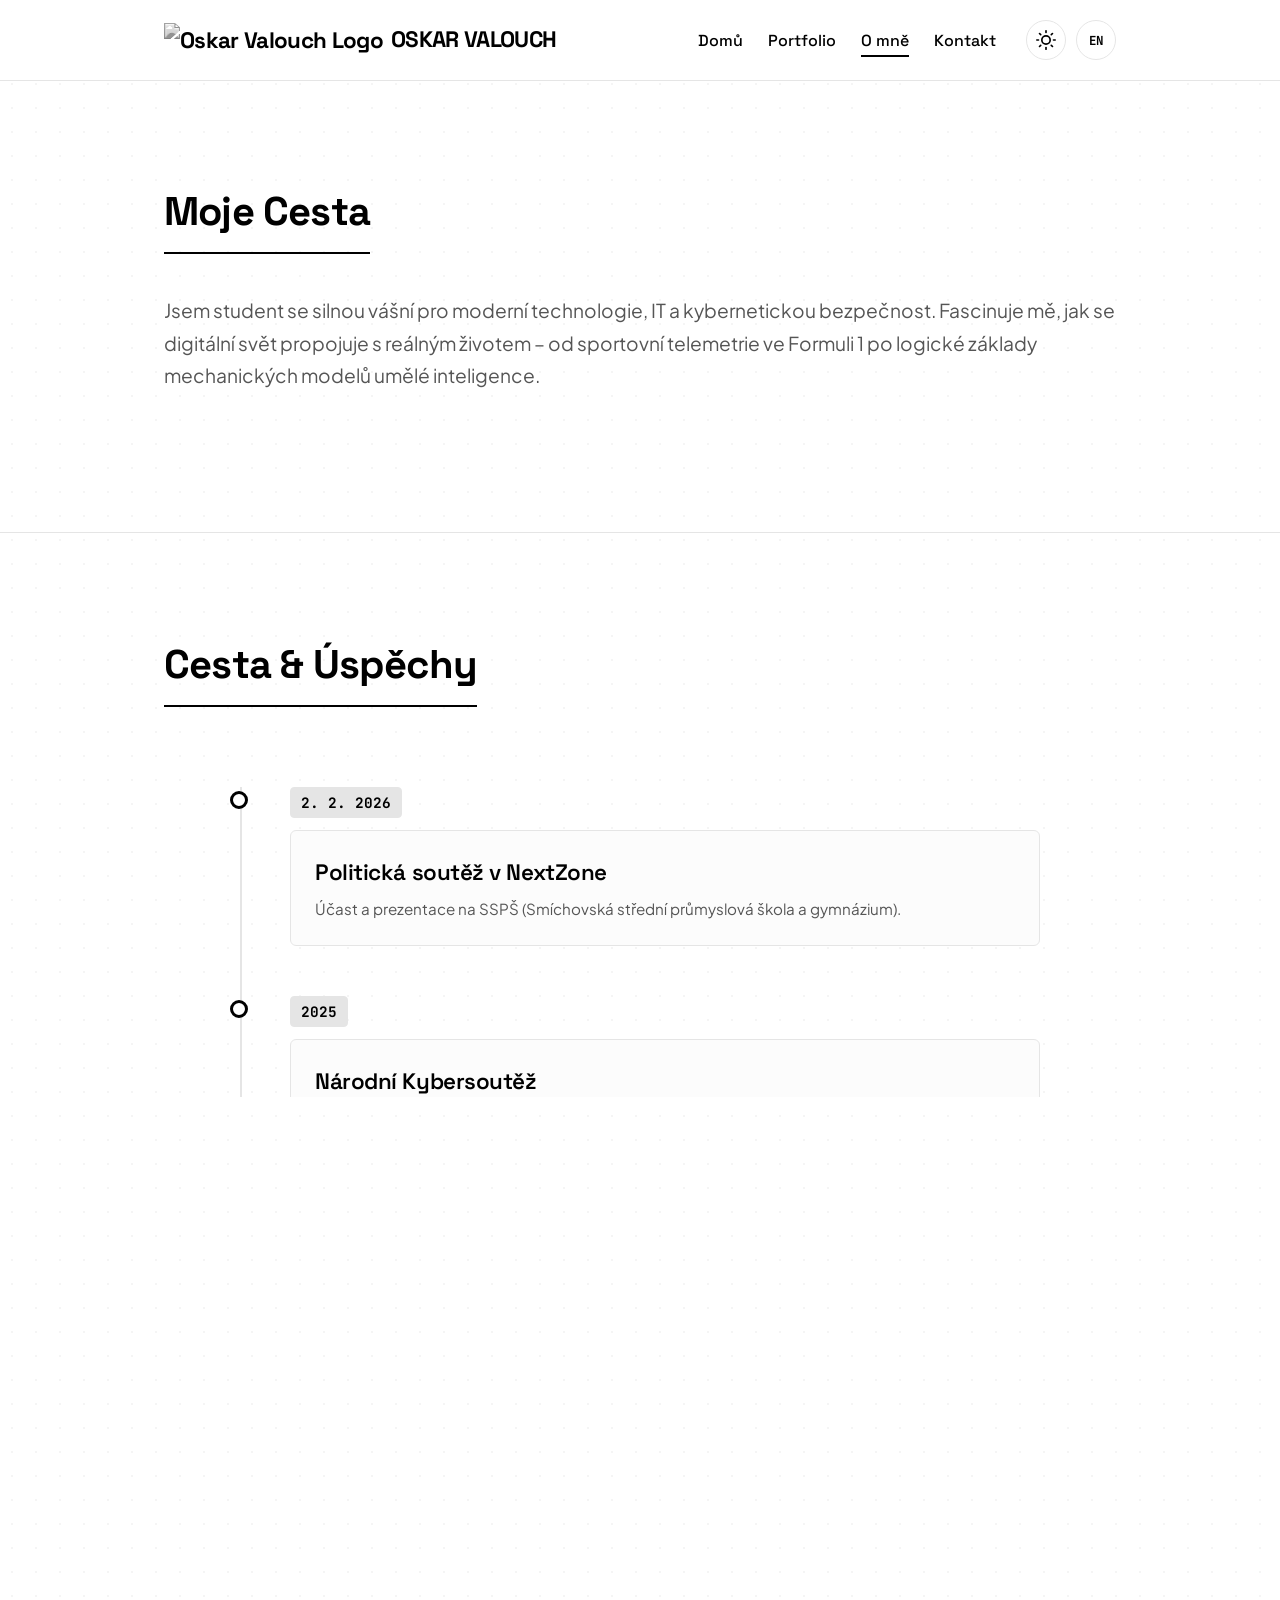
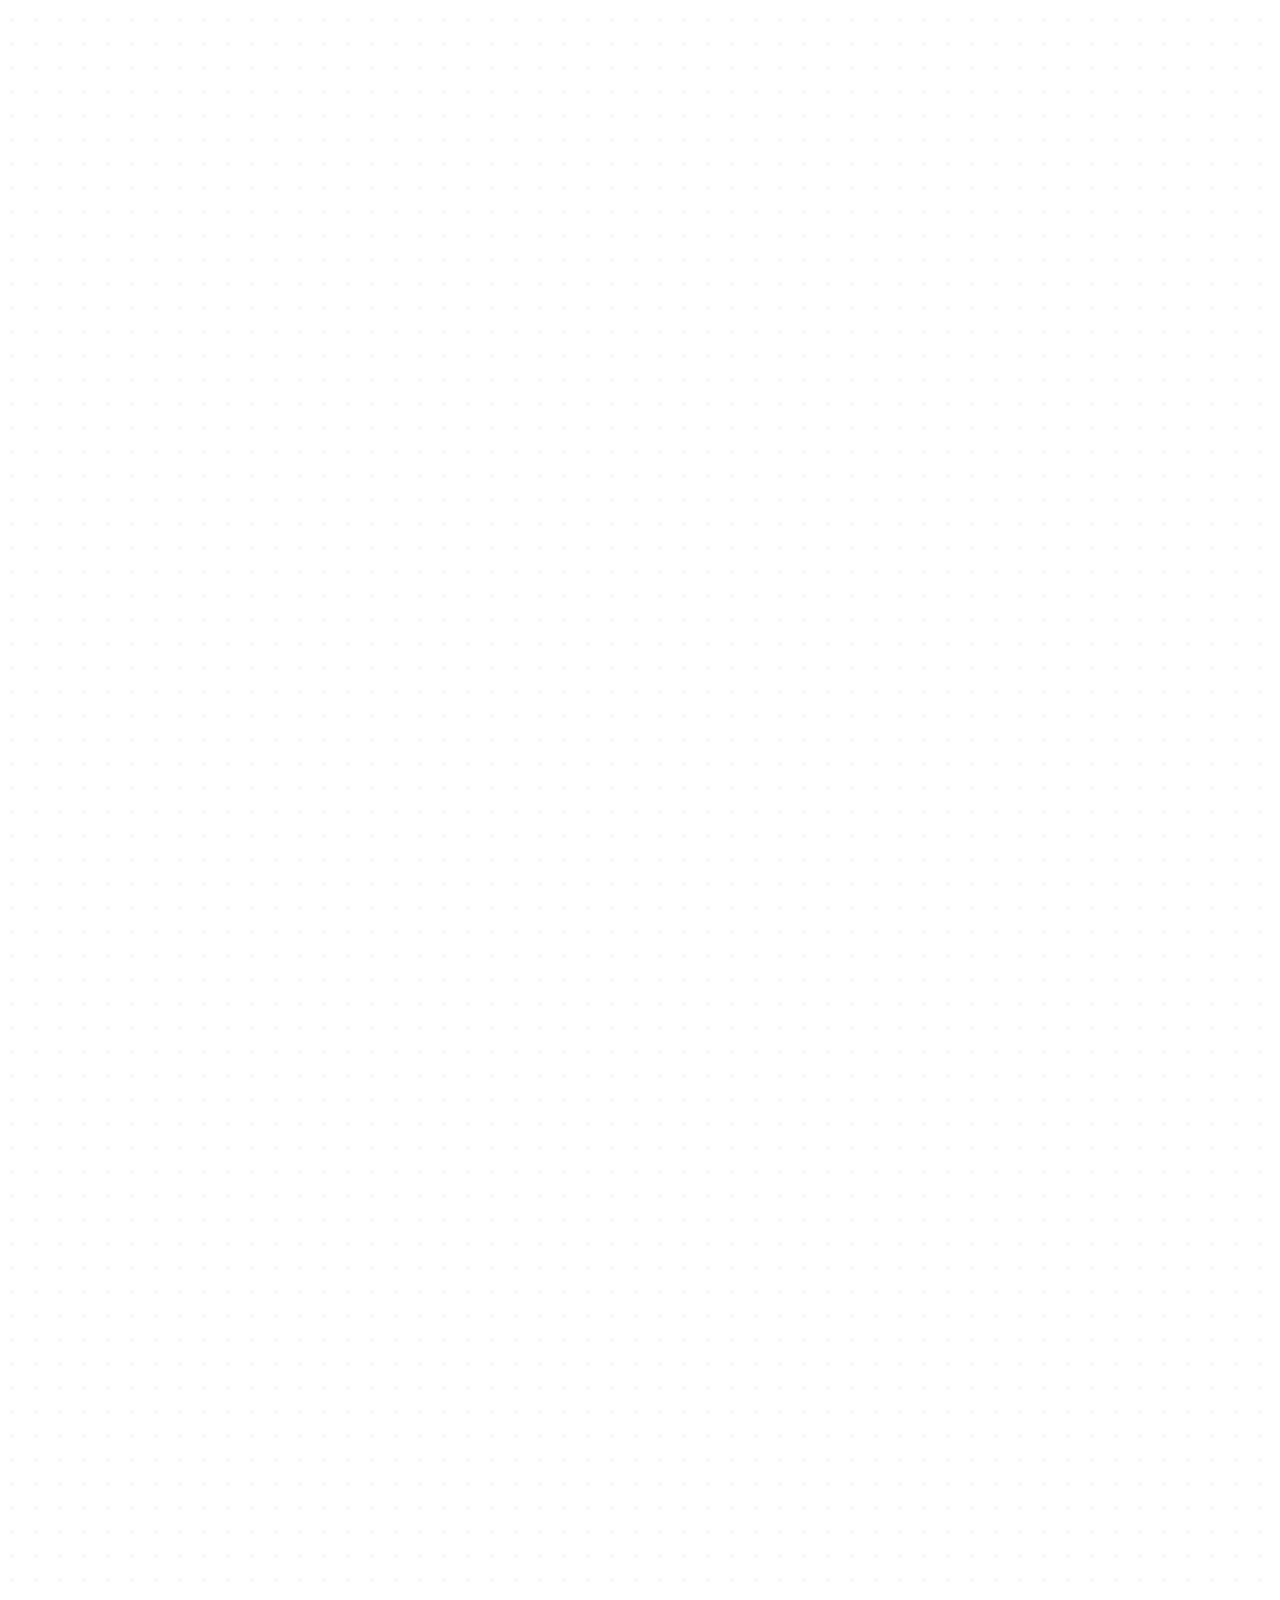
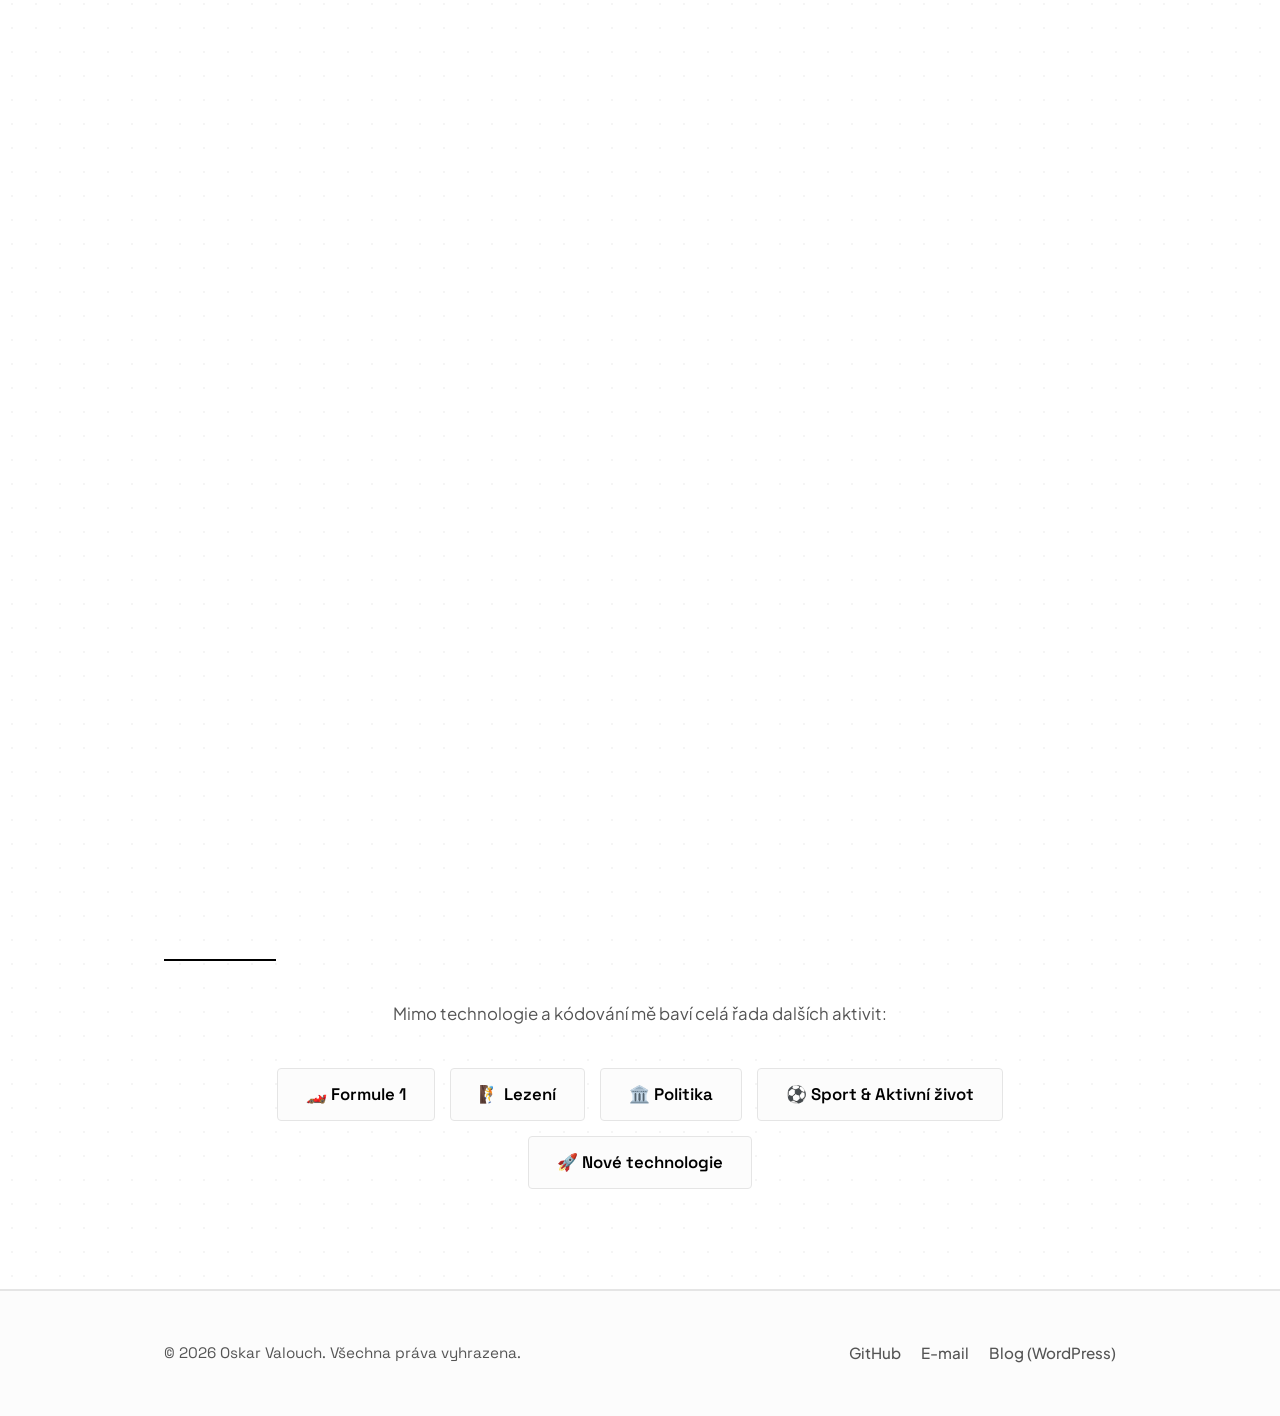
==== commit ca9a5ed4: "cache bust script.js v2" ====
--- a/about.html
+++ b/about.html
@@ -87,11 +87,12 @@
                         </div>
                     </div>
 
+                    <!-- Bobřík informatiky — záměrně bez překladu -->
                     <div class="timeline-item">
                         <div class="timeline-marker"></div>
                         <div class="timeline-date">2025</div>
                         <div class="timeline-content">
-                            <h3 data-key="timeline3-title">Bobřík informatiky</h3>
+                            <h3>Bobřík informatiky</h3>
                             <p data-key="timeline3-desc">Zisk 129 bodů v kategorii Junior, potvrzující pokročilé algoritmické a logické myšlení.</p>
                         </div>
                     </div>
@@ -142,7 +143,7 @@
                     <div class="card">
                         <div class="tag-container">
                             <span class="tag">AI</span>
-                            <span class="tag">Certifikát</span>
+                            <span class="tag" data-key="tag-certificate">Certifikát</span>
                         </div>
                         <h3>Elements of AI</h3>
                         <p class="desc" data-key="study1-desc">Dokončený mezinárodně uznávaný kurz zaměřený na základy umělé inteligence, algoritmy, neuronové sítě a etiku v AI.</p>
@@ -151,7 +152,7 @@
                     <div class="card">
                         <div class="tag-container">
                             <span class="tag">Security</span>
-                            <span class="tag">Individuální</span>
+                            <span class="tag" data-key="tag-individual">Individuální</span>
                         </div>
                         <h3 data-key="study2-title">Kyberbezpečnost</h3>
                         <p class="desc" data-key="study2-desc">Vlastní studijní plán generovaný a konzultovaný s ChatGPT. Zaměření na penetrační testování, Linux systémy a bezpečnost sítí.</p>
@@ -160,12 +161,12 @@
                     <div class="card">
                         <div class="tag-container">
                             <span class="tag">CCC 39</span>
-                            <span class="tag">Přednášky</span>
+                            <span class="tag" data-key="tag-lectures">Přednášky</span>
                         </div>
                         <h3>Chaos Communication Congress</h3>
                         <p class="desc" data-key="study3-desc">Pravidelné sledování technologických a bezpečnostních přednášek z proslulého kongresu v Hamburku (39C3).</p>
                         <div class="details">
-                            <p><a href="https://media.ccc.de/c/39c3" target="_blank" rel="noopener noreferrer">Archiv přednášek &rarr;</a></p>
+                            <p><a href="https://media.ccc.de/c/39c3" target="_blank" rel="noopener noreferrer" data-key="study3-link">Archiv přednášek &rarr;</a></p>
                         </div>
                     </div>
                 </div>
@@ -235,7 +236,7 @@
         </div>
     </footer>
 
-    <script src="script.js"></script>
+    <script src="script.js?v=2"></script>
 </body>
 
 </html>
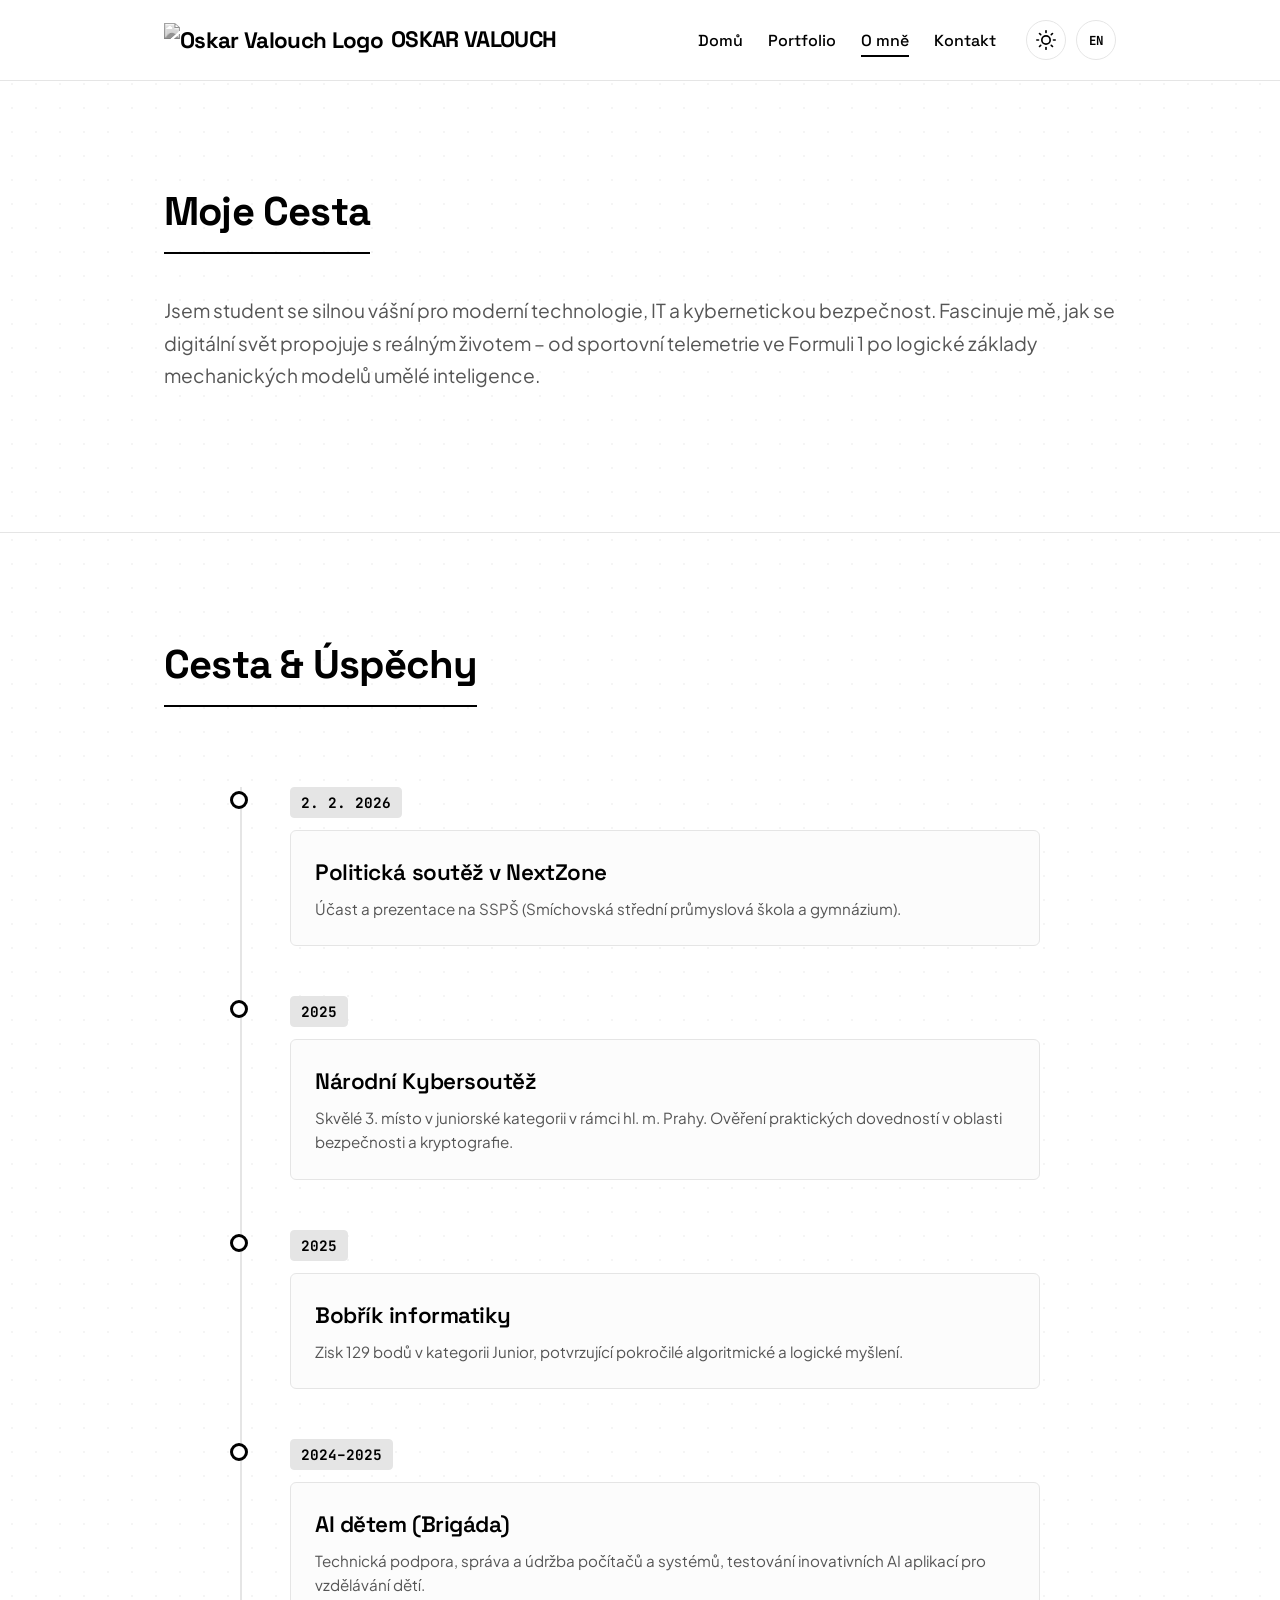
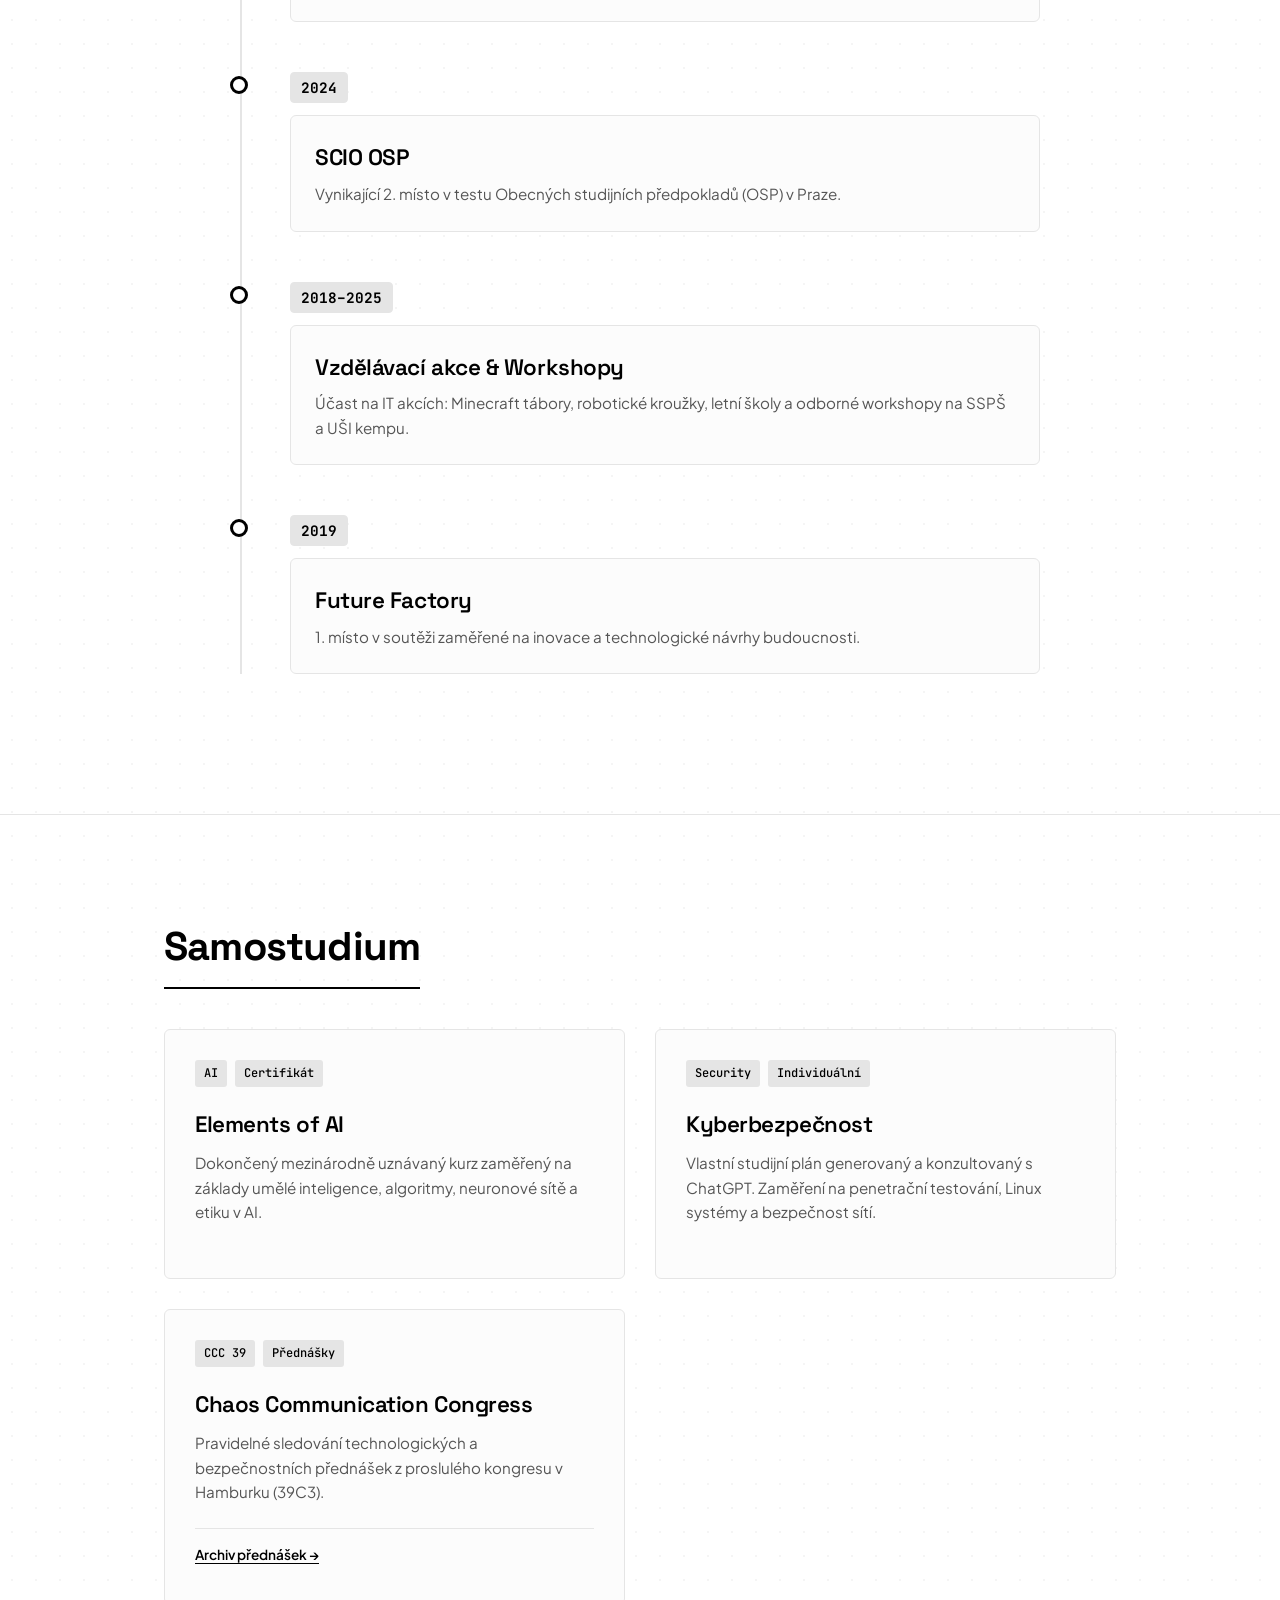
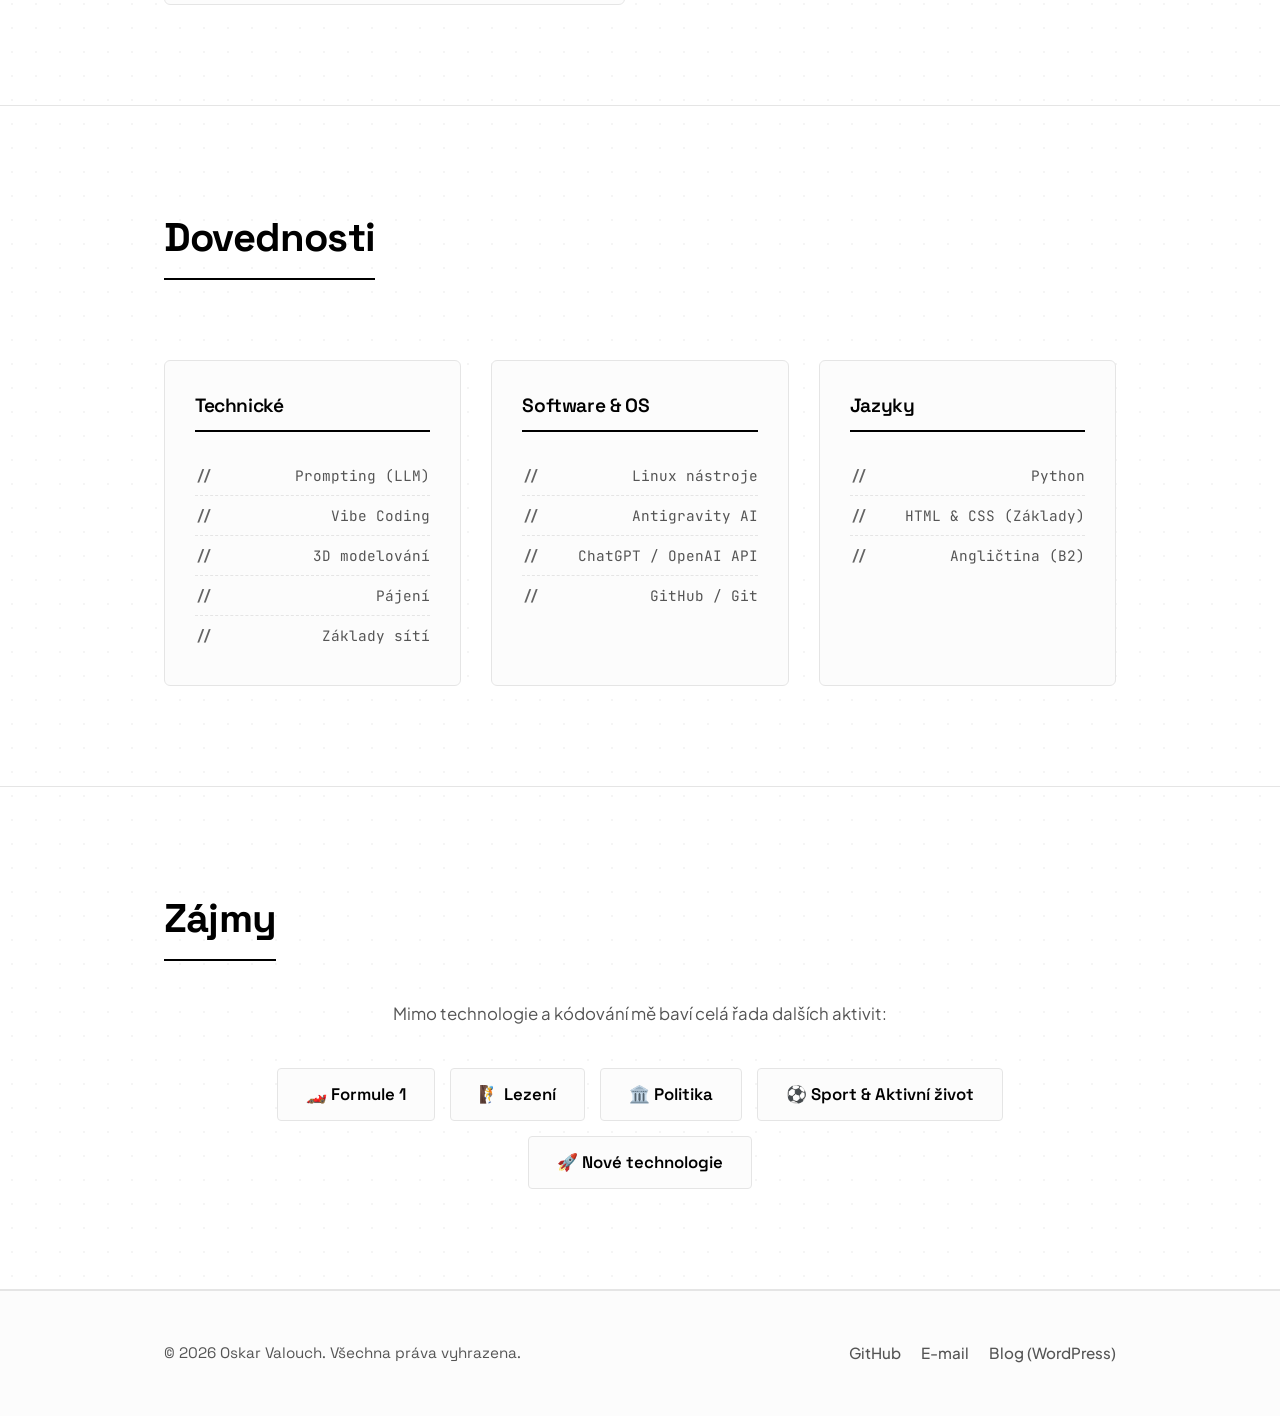
==== commit 47078f87: "add favicon" ====
--- a/about.html
+++ b/about.html
@@ -7,6 +7,7 @@
     <title>O mně | Oskar Valouch</title>
     <meta name="description" content="Kdo jsem, moje dosavadní cesta, úspěchy, dovednosti a samostudium.">
     <link rel="stylesheet" href="style.css">
+    <link rel="icon" type="image/png" href="https://oskarvalouch.cz/wp-content/uploads/2025/10/logo-2.png">
 </head>
 
 <body>
